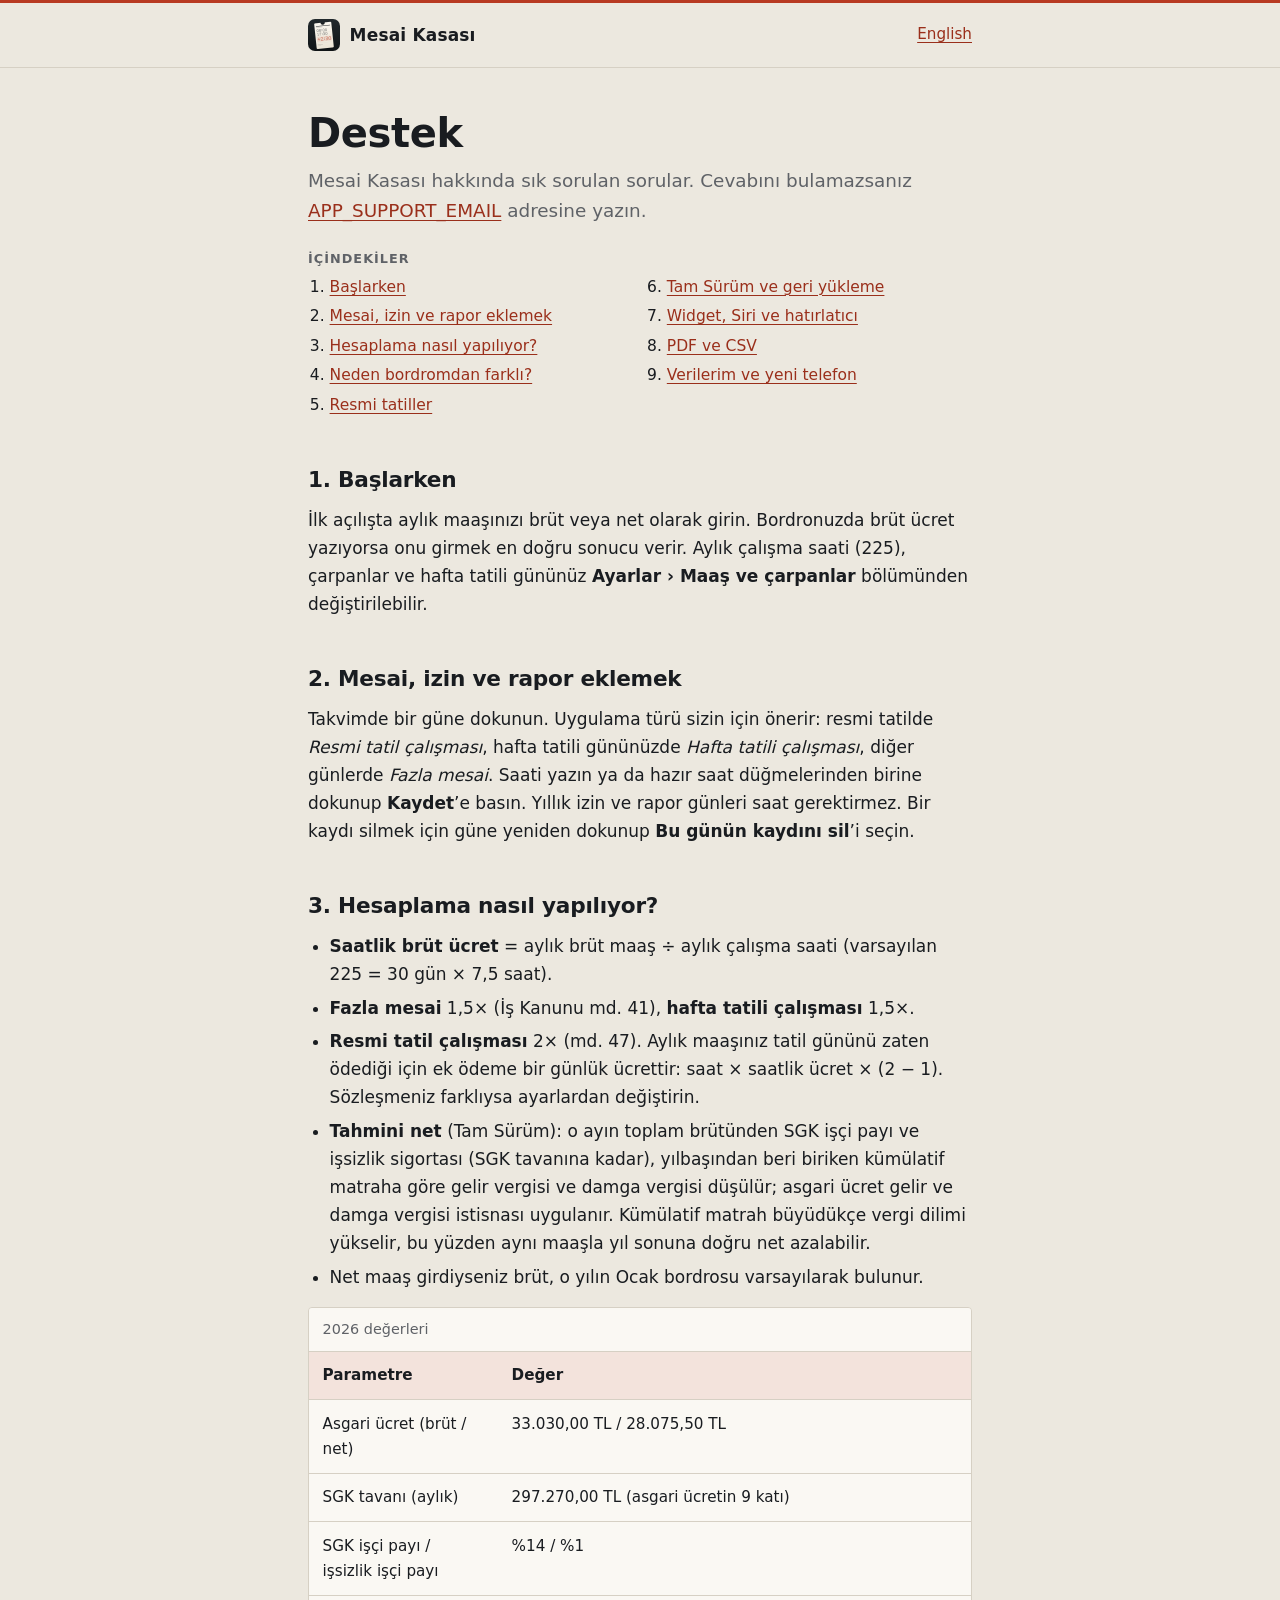
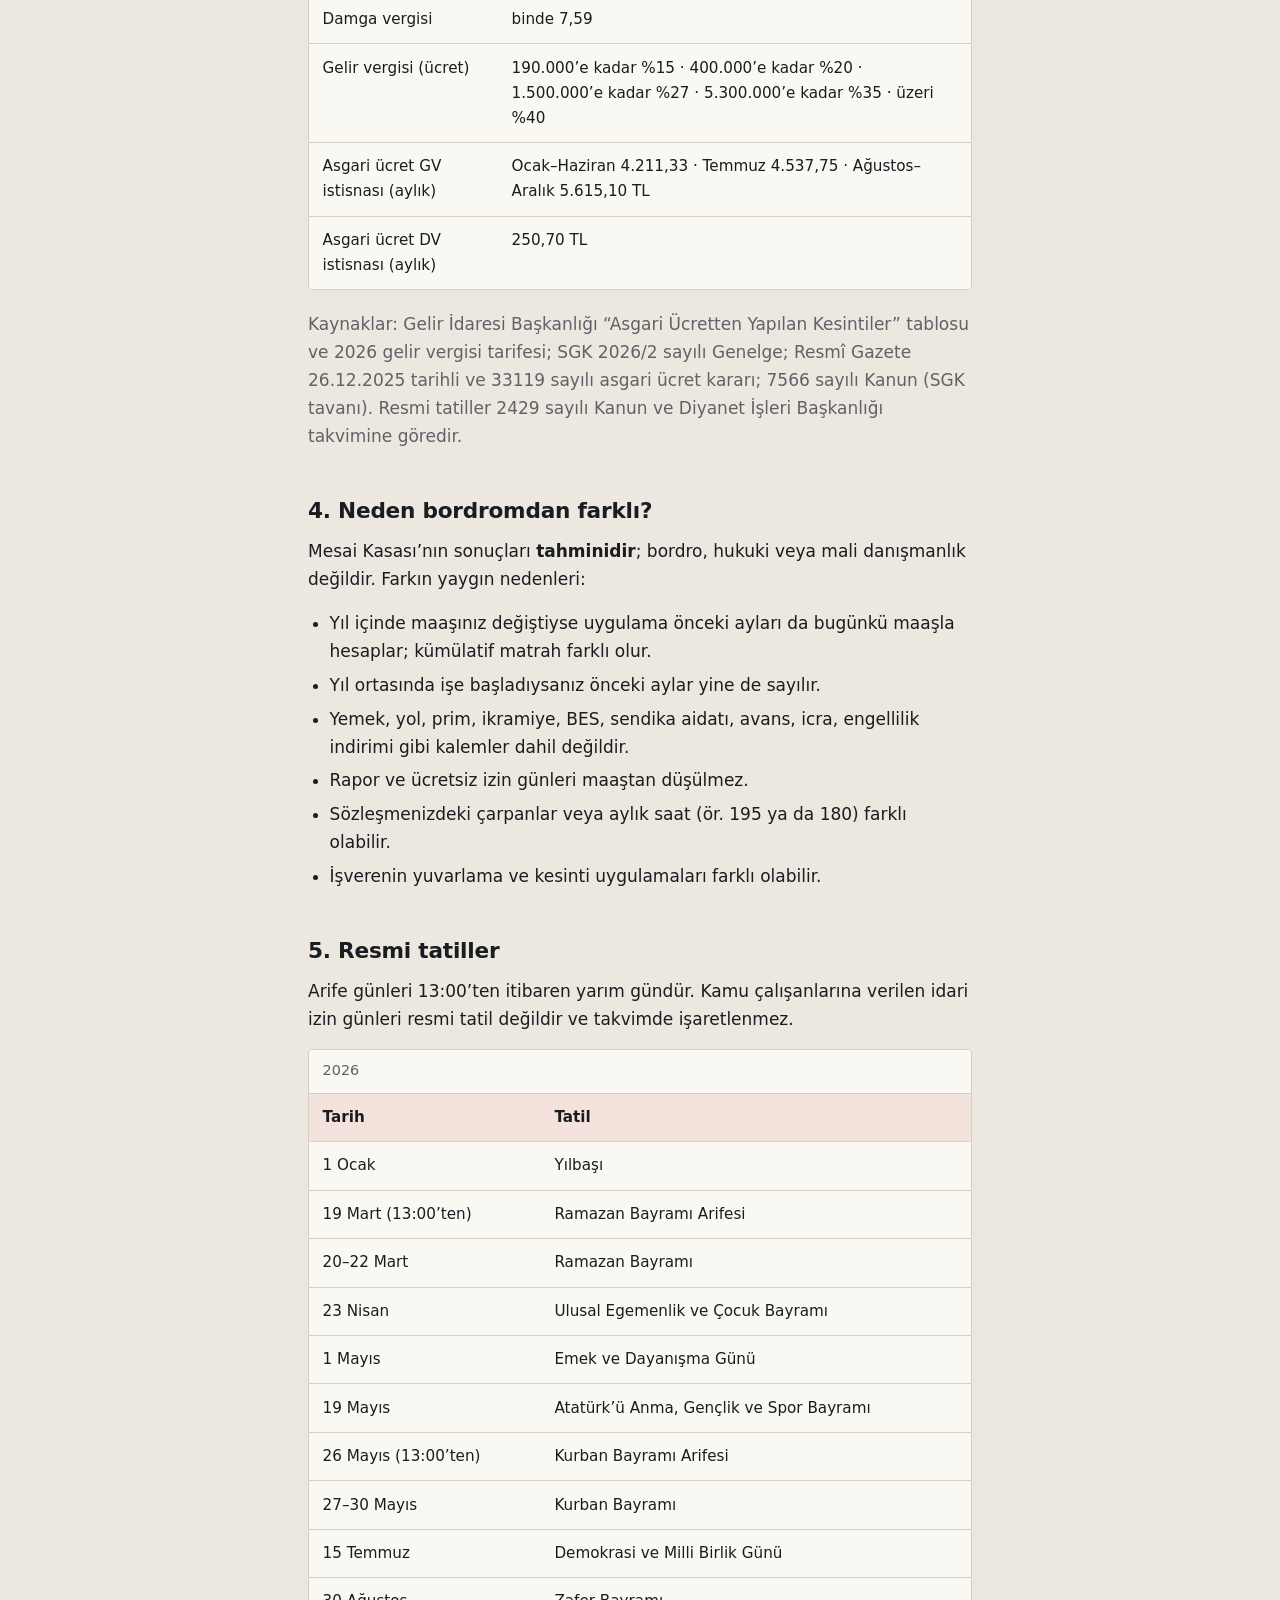
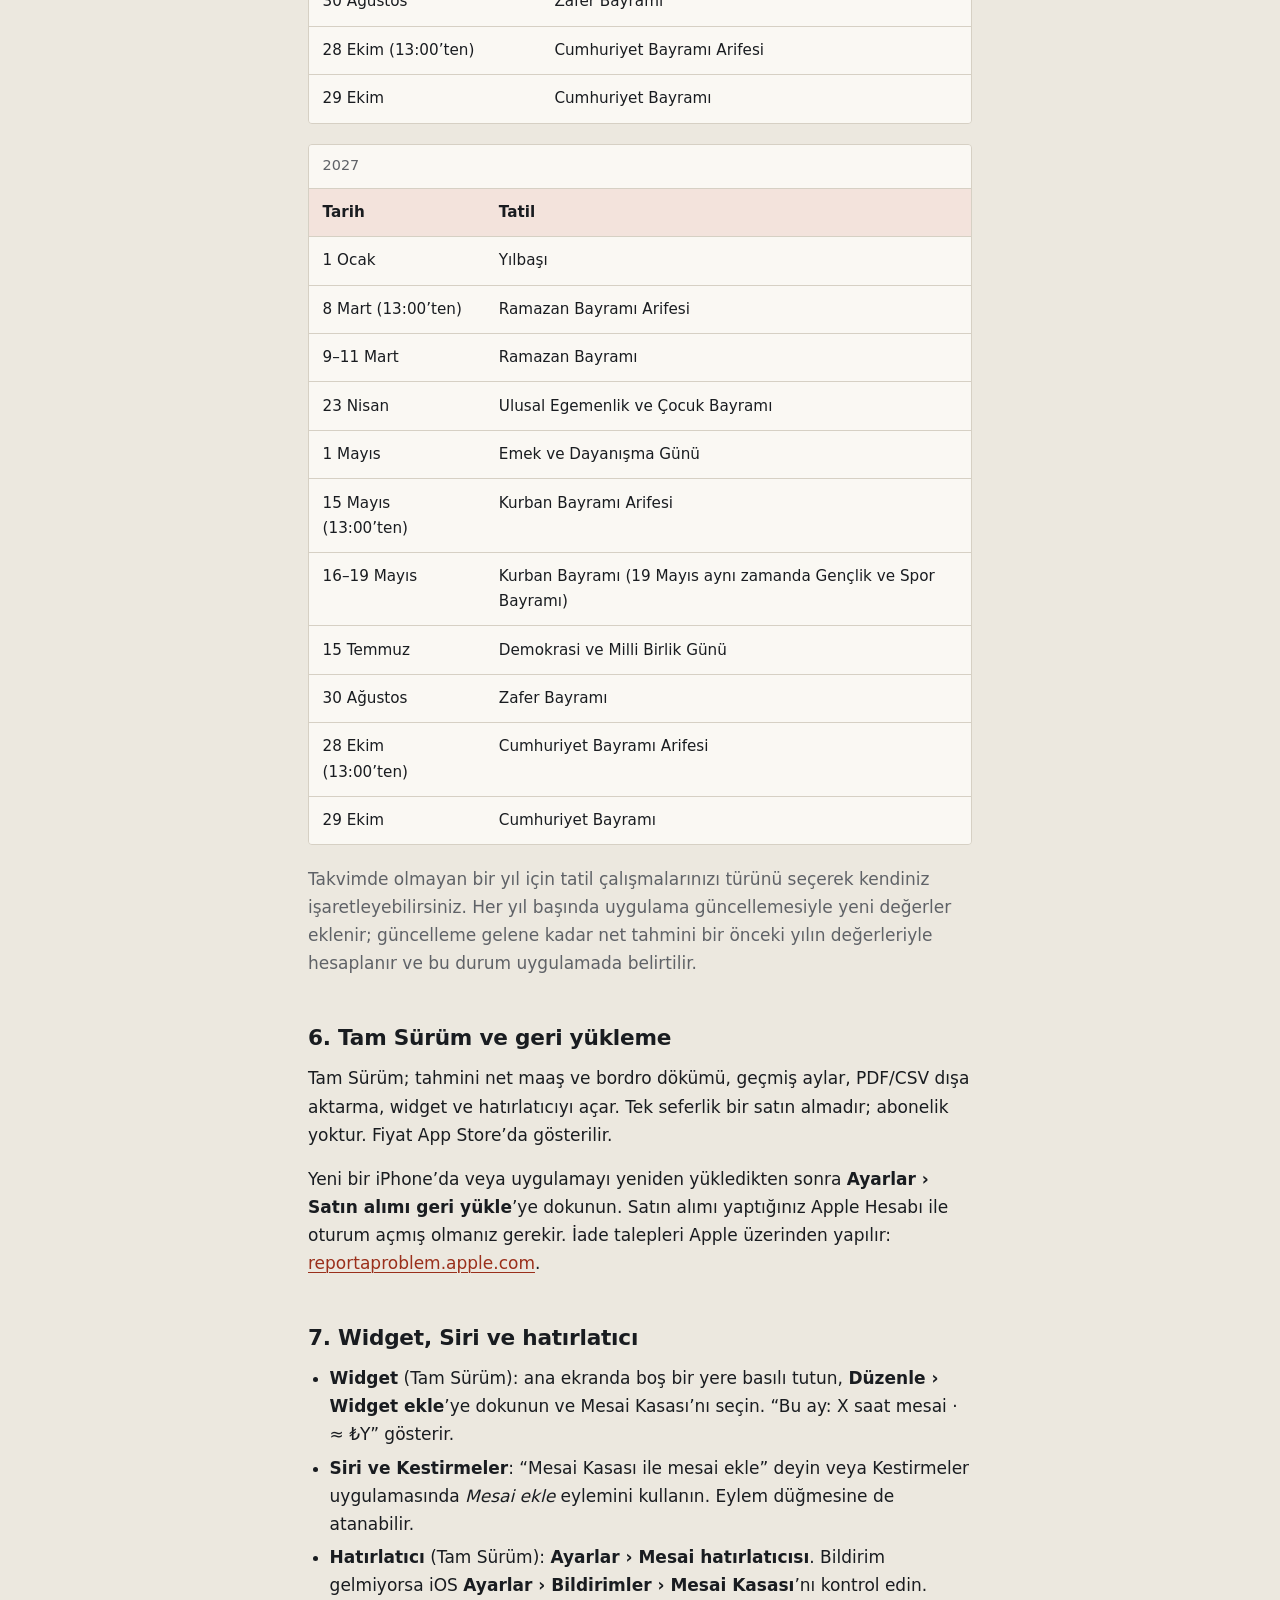
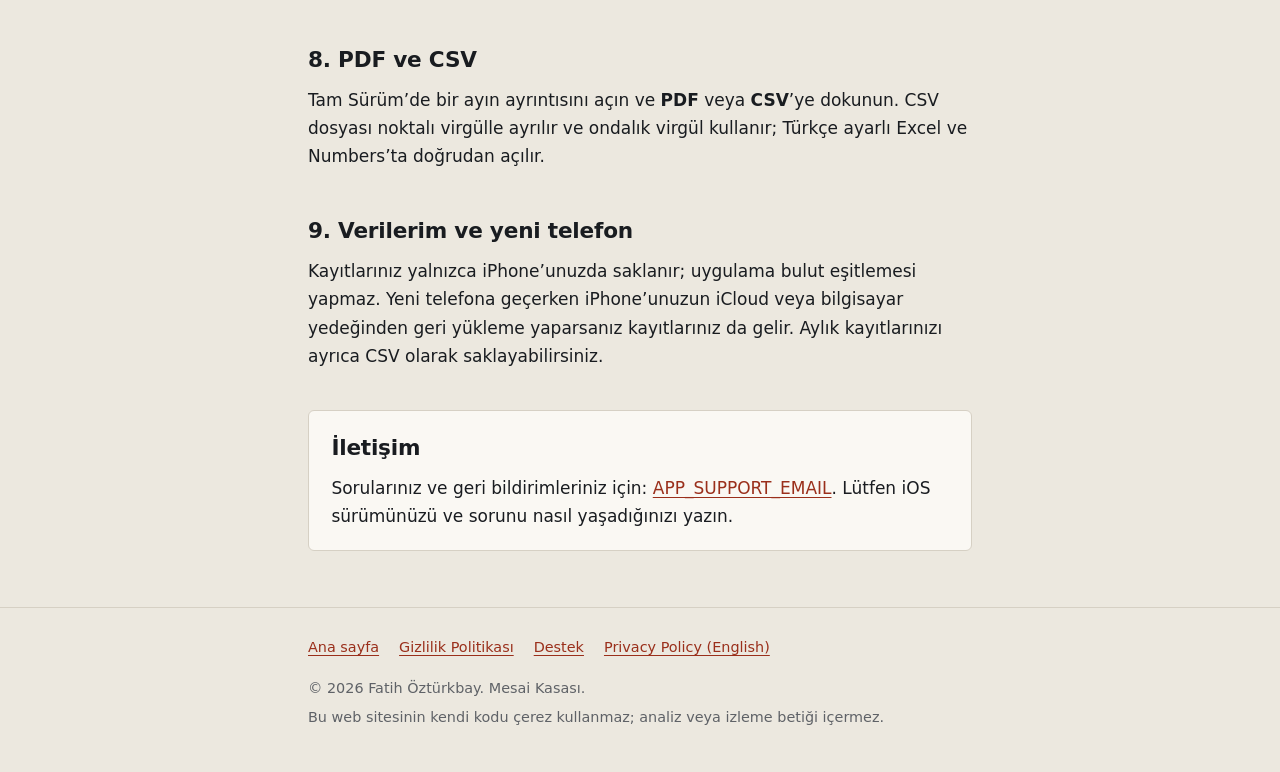
==== destek/index.html @ 8195cae8 "Add Mesai Kasası privacy and support site (Turkish root, English under /en/) Co-Authored-By: Claude " ====
<!doctype html>
<html lang="tr">
<head>
  <meta charset="utf-8">
  <meta name="viewport" content="width=device-width, initial-scale=1">
  <title>Destek — Mesai Kasası</title>
  <meta name="description" content="Mesai Kasası yardım: mesai ekleme, hesaplamanın nasıl yapıldığı, resmi tatiller, Tam Sürüm ve geri yükleme.">
  <link rel="canonical" href="https://ozturkbay.github.io/mesaikasasi-support/destek/">
  <link rel="alternate" hreflang="tr" href="https://ozturkbay.github.io/mesaikasasi-support/destek/">
  <link rel="alternate" hreflang="en" href="https://ozturkbay.github.io/mesaikasasi-support/en/support/">
  <link rel="alternate" hreflang="x-default" href="https://ozturkbay.github.io/mesaikasasi-support/destek/">
  <meta name="theme-color" content="#ECE8DF" media="(prefers-color-scheme: light)">
  <meta name="theme-color" content="#111315" media="(prefers-color-scheme: dark)">
  <link rel="icon" type="image/png" sizes="64x64" href="../assets/images/favicon.png">
  <link rel="apple-touch-icon" href="../assets/images/apple-touch-icon.png">
  <link rel="stylesheet" href="../assets/css/styles.css">
</head>
<body>
  <a class="skip-link" href="#main">İçeriğe geç</a>

  <header class="site-header">
    <div class="container">
      <a class="brand" href="../">
        <img src="../assets/images/icon.png" alt="" width="32" height="32">
        <span>Mesai Kasası</span>
      </a>
      <a class="lang-switch" href="../en/support/" hreflang="en" lang="en">English</a>
    </div>
  </header>

  <main id="main">
    <div class="container">
      <h1>Destek</h1>
      <p class="lead">Mesai Kasası hakkında sık sorulan sorular. Cevabını bulamazsanız <a href="mailto:APP_SUPPORT_EMAIL">APP_SUPPORT_EMAIL</a> adresine yazın.</p>

      <nav class="toc" aria-labelledby="toc-title">
        <h2 id="toc-title">İçindekiler</h2>
        <ol>
          <li><a href="#start">Başlarken</a></li>
          <li><a href="#log">Mesai, izin ve rapor eklemek</a></li>
          <li><a href="#math">Hesaplama nasıl yapılıyor?</a></li>
          <li><a href="#payslip">Neden bordromdan farklı?</a></li>
          <li><a href="#holidays">Resmi tatiller</a></li>
          <li><a href="#full">Tam Sürüm ve geri yükleme</a></li>
          <li><a href="#widget">Widget, Siri ve hatırlatıcı</a></li>
          <li><a href="#export">PDF ve CSV</a></li>
          <li><a href="#data">Verilerim ve yeni telefon</a></li>
        </ol>
      </nav>

      <section aria-labelledby="start">
        <h2 id="start">1. Başlarken</h2>
        <p>İlk açılışta aylık maaşınızı brüt veya net olarak girin. Bordronuzda brüt ücret yazıyorsa onu girmek en doğru sonucu verir. Aylık çalışma saati (225), çarpanlar ve hafta tatili gününüz <span class="path">Ayarlar › Maaş ve çarpanlar</span> bölümünden değiştirilebilir.</p>
      </section>

      <section aria-labelledby="log">
        <h2 id="log">2. Mesai, izin ve rapor eklemek</h2>
        <p>Takvimde bir güne dokunun. Uygulama türü sizin için önerir: resmi tatilde <em>Resmi tatil çalışması</em>, hafta tatili gününüzde <em>Hafta tatili çalışması</em>, diğer günlerde <em>Fazla mesai</em>. Saati yazın ya da hazır saat düğmelerinden birine dokunup <span class="path">Kaydet</span>’e basın. Yıllık izin ve rapor günleri saat gerektirmez. Bir kaydı silmek için güne yeniden dokunup <span class="path">Bu günün kaydını sil</span>’i seçin.</p>
      </section>

      <section aria-labelledby="math">
        <h2 id="math">3. Hesaplama nasıl yapılıyor?</h2>
        <ul>
          <li><strong>Saatlik brüt ücret</strong> = aylık brüt maaş ÷ aylık çalışma saati (varsayılan 225 = 30 gün × 7,5 saat).</li>
          <li><strong>Fazla mesai</strong> 1,5× (İş Kanunu md. 41), <strong>hafta tatili çalışması</strong> 1,5×.</li>
          <li><strong>Resmi tatil çalışması</strong> 2× (md. 47). Aylık maaşınız tatil gününü zaten ödediği için ek ödeme bir günlük ücrettir: saat × saatlik ücret × (2 − 1). Sözleşmeniz farklıysa ayarlardan değiştirin.</li>
          <li><strong>Tahmini net</strong> (Tam Sürüm): o ayın toplam brütünden SGK işçi payı ve işsizlik sigortası (SGK tavanına kadar), yılbaşından beri biriken kümülatif matraha göre gelir vergisi ve damga vergisi düşülür; asgari ücret gelir ve damga vergisi istisnası uygulanır. Kümülatif matrah büyüdükçe vergi dilimi yükselir, bu yüzden aynı maaşla yıl sonuna doğru net azalabilir.</li>
          <li>Net maaş girdiyseniz brüt, o yılın Ocak bordrosu varsayılarak bulunur.</li>
        </ul>
        <div class="table-wrap">
          <table>
            <caption>2026 değerleri</caption>
            <thead><tr><th scope="col">Parametre</th><th scope="col">Değer</th></tr></thead>
            <tbody>
              <tr><td>Asgari ücret (brüt / net)</td><td>33.030,00 TL / 28.075,50 TL</td></tr>
              <tr><td>SGK tavanı (aylık)</td><td>297.270,00 TL (asgari ücretin 9 katı)</td></tr>
              <tr><td>SGK işçi payı / işsizlik işçi payı</td><td>%14 / %1</td></tr>
              <tr><td>Damga vergisi</td><td>binde 7,59</td></tr>
              <tr><td>Gelir vergisi (ücret)</td><td>190.000’e kadar %15 · 400.000’e kadar %20 · 1.500.000’e kadar %27 · 5.300.000’e kadar %35 · üzeri %40</td></tr>
              <tr><td>Asgari ücret GV istisnası (aylık)</td><td>Ocak–Haziran 4.211,33 · Temmuz 4.537,75 · Ağustos–Aralık 5.615,10 TL</td></tr>
              <tr><td>Asgari ücret DV istisnası (aylık)</td><td>250,70 TL</td></tr>
            </tbody>
          </table>
        </div>
        <p class="muted">Kaynaklar: Gelir İdaresi Başkanlığı “Asgari Ücretten Yapılan Kesintiler” tablosu ve 2026 gelir vergisi tarifesi; SGK 2026/2 sayılı Genelge; Resmî Gazete 26.12.2025 tarihli ve 33119 sayılı asgari ücret kararı; 7566 sayılı Kanun (SGK tavanı). Resmi tatiller 2429 sayılı Kanun ve Diyanet İşleri Başkanlığı takvimine göredir.</p>
      </section>

      <section aria-labelledby="payslip">
        <h2 id="payslip">4. Neden bordromdan farklı?</h2>
        <p>Mesai Kasası’nın sonuçları <strong>tahminidir</strong>; bordro, hukuki veya mali danışmanlık değildir. Farkın yaygın nedenleri:</p>
        <ul>
          <li>Yıl içinde maaşınız değiştiyse uygulama önceki ayları da bugünkü maaşla hesaplar; kümülatif matrah farklı olur.</li>
          <li>Yıl ortasında işe başladıysanız önceki aylar yine de sayılır.</li>
          <li>Yemek, yol, prim, ikramiye, BES, sendika aidatı, avans, icra, engellilik indirimi gibi kalemler dahil değildir.</li>
          <li>Rapor ve ücretsiz izin günleri maaştan düşülmez.</li>
          <li>Sözleşmenizdeki çarpanlar veya aylık saat (ör. 195 ya da 180) farklı olabilir.</li>
          <li>İşverenin yuvarlama ve kesinti uygulamaları farklı olabilir.</li>
        </ul>
      </section>

      <section aria-labelledby="holidays">
        <h2 id="holidays">5. Resmi tatiller</h2>
        <p>Arife günleri 13:00’ten itibaren yarım gündür. Kamu çalışanlarına verilen idari izin günleri resmi tatil değildir ve takvimde işaretlenmez.</p>
        <div class="table-wrap">
          <table>
            <caption>2026</caption>
            <thead><tr><th scope="col">Tarih</th><th scope="col">Tatil</th></tr></thead>
            <tbody>
              <tr><td>1 Ocak</td><td>Yılbaşı</td></tr>
              <tr><td>19 Mart (13:00’ten)</td><td>Ramazan Bayramı Arifesi</td></tr>
              <tr><td>20–22 Mart</td><td>Ramazan Bayramı</td></tr>
              <tr><td>23 Nisan</td><td>Ulusal Egemenlik ve Çocuk Bayramı</td></tr>
              <tr><td>1 Mayıs</td><td>Emek ve Dayanışma Günü</td></tr>
              <tr><td>19 Mayıs</td><td>Atatürk’ü Anma, Gençlik ve Spor Bayramı</td></tr>
              <tr><td>26 Mayıs (13:00’ten)</td><td>Kurban Bayramı Arifesi</td></tr>
              <tr><td>27–30 Mayıs</td><td>Kurban Bayramı</td></tr>
              <tr><td>15 Temmuz</td><td>Demokrasi ve Milli Birlik Günü</td></tr>
              <tr><td>30 Ağustos</td><td>Zafer Bayramı</td></tr>
              <tr><td>28 Ekim (13:00’ten)</td><td>Cumhuriyet Bayramı Arifesi</td></tr>
              <tr><td>29 Ekim</td><td>Cumhuriyet Bayramı</td></tr>
            </tbody>
          </table>
        </div>
        <div class="table-wrap">
          <table>
            <caption>2027</caption>
            <thead><tr><th scope="col">Tarih</th><th scope="col">Tatil</th></tr></thead>
            <tbody>
              <tr><td>1 Ocak</td><td>Yılbaşı</td></tr>
              <tr><td>8 Mart (13:00’ten)</td><td>Ramazan Bayramı Arifesi</td></tr>
              <tr><td>9–11 Mart</td><td>Ramazan Bayramı</td></tr>
              <tr><td>23 Nisan</td><td>Ulusal Egemenlik ve Çocuk Bayramı</td></tr>
              <tr><td>1 Mayıs</td><td>Emek ve Dayanışma Günü</td></tr>
              <tr><td>15 Mayıs (13:00’ten)</td><td>Kurban Bayramı Arifesi</td></tr>
              <tr><td>16–19 Mayıs</td><td>Kurban Bayramı (19 Mayıs aynı zamanda Gençlik ve Spor Bayramı)</td></tr>
              <tr><td>15 Temmuz</td><td>Demokrasi ve Milli Birlik Günü</td></tr>
              <tr><td>30 Ağustos</td><td>Zafer Bayramı</td></tr>
              <tr><td>28 Ekim (13:00’ten)</td><td>Cumhuriyet Bayramı Arifesi</td></tr>
              <tr><td>29 Ekim</td><td>Cumhuriyet Bayramı</td></tr>
            </tbody>
          </table>
        </div>
        <p class="muted">Takvimde olmayan bir yıl için tatil çalışmalarınızı türünü seçerek kendiniz işaretleyebilirsiniz. Her yıl başında uygulama güncellemesiyle yeni değerler eklenir; güncelleme gelene kadar net tahmini bir önceki yılın değerleriyle hesaplanır ve bu durum uygulamada belirtilir.</p>
      </section>

      <section aria-labelledby="full">
        <h2 id="full">6. Tam Sürüm ve geri yükleme</h2>
        <p>Tam Sürüm; tahmini net maaş ve bordro dökümü, geçmiş aylar, PDF/CSV dışa aktarma, widget ve hatırlatıcıyı açar. Tek seferlik bir satın almadır; abonelik yoktur. Fiyat App Store’da gösterilir.</p>
        <p>Yeni bir iPhone’da veya uygulamayı yeniden yükledikten sonra <span class="path">Ayarlar › Satın alımı geri yükle</span>’ye dokunun. Satın alımı yaptığınız Apple Hesabı ile oturum açmış olmanız gerekir. İade talepleri Apple üzerinden yapılır: <a href="https://reportaproblem.apple.com">reportaproblem.apple.com</a>.</p>
      </section>

      <section aria-labelledby="widget">
        <h2 id="widget">7. Widget, Siri ve hatırlatıcı</h2>
        <ul>
          <li><strong>Widget</strong> (Tam Sürüm): ana ekranda boş bir yere basılı tutun, <span class="path">Düzenle › Widget ekle</span>’ye dokunun ve Mesai Kasası’nı seçin. “Bu ay: X saat mesai · ≈ ₺Y” gösterir.</li>
          <li><strong>Siri ve Kestirmeler</strong>: “Mesai Kasası ile mesai ekle” deyin veya Kestirmeler uygulamasında <em>Mesai ekle</em> eylemini kullanın. Eylem düğmesine de atanabilir.</li>
          <li><strong>Hatırlatıcı</strong> (Tam Sürüm): <span class="path">Ayarlar › Mesai hatırlatıcısı</span>. Bildirim gelmiyorsa iOS <span class="path">Ayarlar › Bildirimler › Mesai Kasası</span>’nı kontrol edin.</li>
        </ul>
      </section>

      <section aria-labelledby="export">
        <h2 id="export">8. PDF ve CSV</h2>
        <p>Tam Sürüm’de bir ayın ayrıntısını açın ve <span class="path">PDF</span> veya <span class="path">CSV</span>’ye dokunun. CSV dosyası noktalı virgülle ayrılır ve ondalık virgül kullanır; Türkçe ayarlı Excel ve Numbers’ta doğrudan açılır.</p>
      </section>

      <section aria-labelledby="data">
        <h2 id="data">9. Verilerim ve yeni telefon</h2>
        <p>Kayıtlarınız yalnızca iPhone’unuzda saklanır; uygulama bulut eşitlemesi yapmaz. Yeni telefona geçerken iPhone’unuzun iCloud veya bilgisayar yedeğinden geri yükleme yaparsanız kayıtlarınız da gelir. Aylık kayıtlarınızı ayrıca CSV olarak saklayabilirsiniz.</p>
      </section>

      <section class="card contact" aria-labelledby="contact-title">
        <h2 id="contact-title">İletişim</h2>
        <p>Sorularınız ve geri bildirimleriniz için: <a href="mailto:APP_SUPPORT_EMAIL">APP_SUPPORT_EMAIL</a>. Lütfen iOS sürümünüzü ve sorunu nasıl yaşadığınızı yazın.</p>
      </section>
    </div>
  </main>

  <footer class="site-footer">
    <div class="container">
      <nav aria-label="Alt bilgi">
        <ul>
          <li><a href="../">Ana sayfa</a></li>
          <li><a href="../gizlilik/">Gizlilik Politikası</a></li>
          <li><a href="../destek/">Destek</a></li>
          <li><a href="../en/privacy/" hreflang="en" lang="en">Privacy Policy (English)</a></li>
        </ul>
      </nav>
      <p>&copy; 2026 Fatih Öztürkbay. Mesai Kasası.</p>
      <p>Bu web sitesinin kendi kodu çerez kullanmaz; analiz veya izleme betiği içermez.</p>
    </div>
  </footer>
</body>
</html>
---- assets/css/styles.css ----
/* Mesai Kasası — support site
   Plain CSS, system fonts, no external resources.
   Time-card paper and carbon ink; stamp red is the accent for rules,
   links and highlights. Dark appearance follows prefers-color-scheme. */

:root {
  /* Brand */
  --stamp: #b83a22;
  --paper: #ece8df;
  --ink: #191c20;

  /* Roles (light) */
  --bg: var(--paper);
  --surface: #faf8f3;
  --text: var(--ink);
  --text-muted: #5f6267;
  --border: #d6d0c4;
  --rule-strong: #b2aa9b;
  --accent: var(--stamp);
  --accent-strong: #9a2f1b;
  --accent-soft: #f3e3dc;
  --focus: var(--stamp);

  --radius: 6px;
  --radius-sm: 4px;
  --measure: 44rem;
  --gutter: 1.25rem;

  --font: -apple-system, BlinkMacSystemFont, "Segoe UI", system-ui, Roboto,
    "Helvetica Neue", Arial, sans-serif;

  color-scheme: light dark;
}

@media (prefers-color-scheme: dark) {
  :root {
    --bg: #111315;
    --surface: #1a1d20;
    --text: #edeae3;
    --text-muted: #9ea2a7;
    --border: #2a2e33;
    --rule-strong: #4a4f55;
    --accent: #e5664b;
    --accent-strong: #ef8a73;
    --accent-soft: #2a1a16;
    --focus: #e5664b;
  }
}

*,
*::before,
*::after {
  box-sizing: border-box;
}

html {
  -webkit-text-size-adjust: 100%;
  text-size-adjust: 100%;
}

body {
  margin: 0;
  background: var(--bg);
  color: var(--text);
  font-family: var(--font);
  font-size: 1.0625rem;
  line-height: 1.65;
  overflow-wrap: break-word;
}

img {
  max-width: 100%;
  height: auto;
  display: block;
}

/* Links & focus */

a {
  color: var(--accent-strong);
  text-decoration: underline;
  text-decoration-thickness: 1px;
  text-underline-offset: 0.18em;
}

a:hover {
  text-decoration-thickness: 2px;
}

:focus-visible {
  outline: 3px solid var(--focus);
  outline-offset: 3px;
  border-radius: 2px;
}

.skip-link {
  position: absolute;
  left: 1rem;
  top: -100px;
  background: var(--surface);
  color: var(--text);
  padding: 0.6rem 1rem;
  border: 1px solid var(--border);
  border-radius: var(--radius-sm);
  z-index: 10;
}

.skip-link:focus {
  top: 1rem;
}

/* Layout */

.container {
  width: 100%;
  max-width: var(--measure);
  margin: 0 auto;
  padding: 0 var(--gutter);
}

.site-header {
  border-top: 3px solid var(--accent);
  border-bottom: 1px solid var(--border);
}

.site-header .container {
  display: flex;
  align-items: center;
  justify-content: space-between;
  gap: 1rem;
  min-height: 4rem;
}

.brand {
  display: inline-flex;
  align-items: center;
  gap: 0.6rem;
  color: var(--text);
  font-weight: 750;
  text-decoration: none;
  letter-spacing: 0.01em;
}

.brand img {
  width: 32px;
  height: 32px;
  border-radius: 7px;
}

.lang-switch {
  font-size: 0.95rem;
  white-space: nowrap;
}

main {
  padding: 2.5rem 0 3.5rem;
}

.site-footer {
  border-top: 1px solid var(--border);
  color: var(--text-muted);
  font-size: 0.9rem;
  padding: 1.75rem 0 2.25rem;
}

.site-footer p {
  margin: 0.35rem 0;
}

.site-footer nav ul {
  list-style: none;
  margin: 0 0 0.75rem;
  padding: 0;
  display: flex;
  flex-wrap: wrap;
  gap: 0.4rem 1.25rem;
}

/* Typography */

h1,
h2,
h3 {
  line-height: 1.25;
  letter-spacing: -0.01em;
  color: var(--text);
}

h1 {
  font-size: clamp(1.9rem, 1.4rem + 2.2vw, 2.5rem);
  font-weight: 800;
  margin: 0 0 0.5rem;
}

h2 {
  font-size: 1.35rem;
  font-weight: 700;
  margin: 2.75rem 0 0.75rem;
  padding-top: 0.25rem;
}

h3 {
  font-size: 1.08rem;
  font-weight: 650;
  margin: 1.75rem 0 0.4rem;
}

p,
ul,
ol {
  margin: 0 0 1rem;
}

ul,
ol {
  padding-left: 1.35rem;
}

li {
  margin-bottom: 0.35rem;
}

strong {
  font-weight: 650;
}

.lead {
  font-size: 1.15rem;
  color: var(--text-muted);
  margin-bottom: 1.25rem;
}

.meta {
  color: var(--text-muted);
  font-size: 0.95rem;
  margin-bottom: 2rem;
}

.muted {
  color: var(--text-muted);
}

.num {
  font-variant-numeric: tabular-nums;
}

code,
kbd {
  font-family: ui-monospace, SFMono-Regular, Menlo, Consolas, monospace;
  font-size: 0.9em;
}

/* Section anchors land below the top edge */
[id] {
  scroll-margin-top: 1.25rem;
}

/* Hero (home) */

.hero {
  text-align: center;
  padding: 1.5rem 0 1rem;
}

.hero img {
  width: 112px;
  height: 112px;
  margin: 0 auto 1.5rem;
  border-radius: 24px;
}

.hero .tagline {
  font-weight: 650;
  margin: 0 0 0.75rem;
}

.hero .lead {
  margin: 0 auto 0.25rem;
  max-width: 30rem;
}

.hero .lead[lang] {
  font-size: 1rem;
}

/* Cards: square planes with thin neutral rules */

.card {
  background: var(--surface);
  border: 1px solid var(--border);
  border-radius: var(--radius);
  padding: 1.25rem 1.4rem;
}

.card > :first-child {
  margin-top: 0;
}

.card > :last-child {
  margin-bottom: 0;
}

.card-grid {
  display: grid;
  grid-template-columns: repeat(2, minmax(0, 1fr));
  gap: 1rem;
  margin: 2.25rem 0;
  padding: 0;
  list-style: none;
}

.card-grid li {
  margin: 0;
}

.link-card {
  display: block;
  height: 100%;
  background: var(--surface);
  border: 1px solid var(--border);
  border-radius: var(--radius);
  padding: 1.15rem 1.3rem;
  color: var(--text);
  text-decoration: none;
  transition: border-color 0.15s ease;
}

.link-card:hover {
  border-color: var(--accent);
}

.link-card .title {
  display: block;
  font-weight: 700;
  font-size: 1.1rem;
  color: var(--text);
}

.link-card:hover .title {
  color: var(--accent-strong);
}

.link-card .desc {
  display: block;
  color: var(--text-muted);
  font-size: 0.95rem;
  margin-top: 0.2rem;
}

.summary {
  background: var(--surface);
  border: 1px solid var(--border);
  border-left: 3px solid var(--accent);
  border-radius: var(--radius-sm);
  margin: 0 0 2rem;
}

.summary h2 {
  margin-top: 0;
  font-size: 1.15rem;
}

.summary ul {
  margin-bottom: 0;
}

.note {
  border-left: 3px solid var(--rule-strong);
  background: var(--surface);
  border-top: 1px solid var(--border);
  border-right: 1px solid var(--border);
  border-bottom: 1px solid var(--border);
  border-radius: var(--radius-sm);
  padding: 0.9rem 1.1rem;
  margin: 1rem 0 1.25rem;
}

.note > :last-child {
  margin-bottom: 0;
}

.contact {
  margin-top: 2.5rem;
}

/* Table of contents */

.toc {
  margin: 0 0 2rem;
}

.card + .toc {
  margin-top: 2rem;
}

.toc h2 {
  font-size: 0.8rem;
  margin: 0 0 0.5rem;
  color: var(--text-muted);
  font-weight: 650;
  text-transform: uppercase;
  letter-spacing: 0.08em;
}

.toc ol,
.toc ul {
  margin: 0;
  columns: 2;
  column-gap: 2rem;
}

.toc li {
  break-inside: avoid;
  margin-bottom: 0.25rem;
  font-size: 0.97rem;
}

/* Data table (privacy) */

.table-wrap {
  overflow-x: auto;
  margin: 0 0 1.25rem;
  border: 1px solid var(--border);
  border-radius: var(--radius-sm);
}

table {
  border-collapse: collapse;
  width: 100%;
  font-size: 0.95rem;
  background: var(--surface);
}

th,
td {
  text-align: left;
  vertical-align: top;
  padding: 0.7rem 0.85rem;
  border-bottom: 1px solid var(--border);
}

tr:last-child td {
  border-bottom: 0;
}

caption {
  caption-side: top;
  text-align: left;
  padding: 0.6rem 0.85rem;
  font-size: 0.9rem;
  color: var(--text-muted);
  background: var(--surface);
  border-bottom: 1px solid var(--border);
}

th {
  font-weight: 650;
  background: var(--accent-soft);
}

/* Support topics */

.path {
  font-weight: 600;
}

/* Small screens */

@media (max-width: 560px) {
  :root {
    --gutter: 1rem;
  }

  body {
    font-size: 1rem;
  }

  main {
    padding-top: 1.75rem;
  }

  .card-grid {
    grid-template-columns: 1fr;
  }

  .toc ol,
  .toc ul {
    columns: 1;
  }

  .brand span {
    font-size: 0.98rem;
  }
}

@media (prefers-reduced-motion: reduce) {
  *,
  *::before,
  *::after {
    transition: none !important;
    animation: none !important;
    scroll-behavior: auto !important;
  }
}

@media print {
  .site-header,
  .site-footer,
  .skip-link,
  .toc {
    display: none;
  }

  body {
    background: #fff;
    color: #000;
  }
}
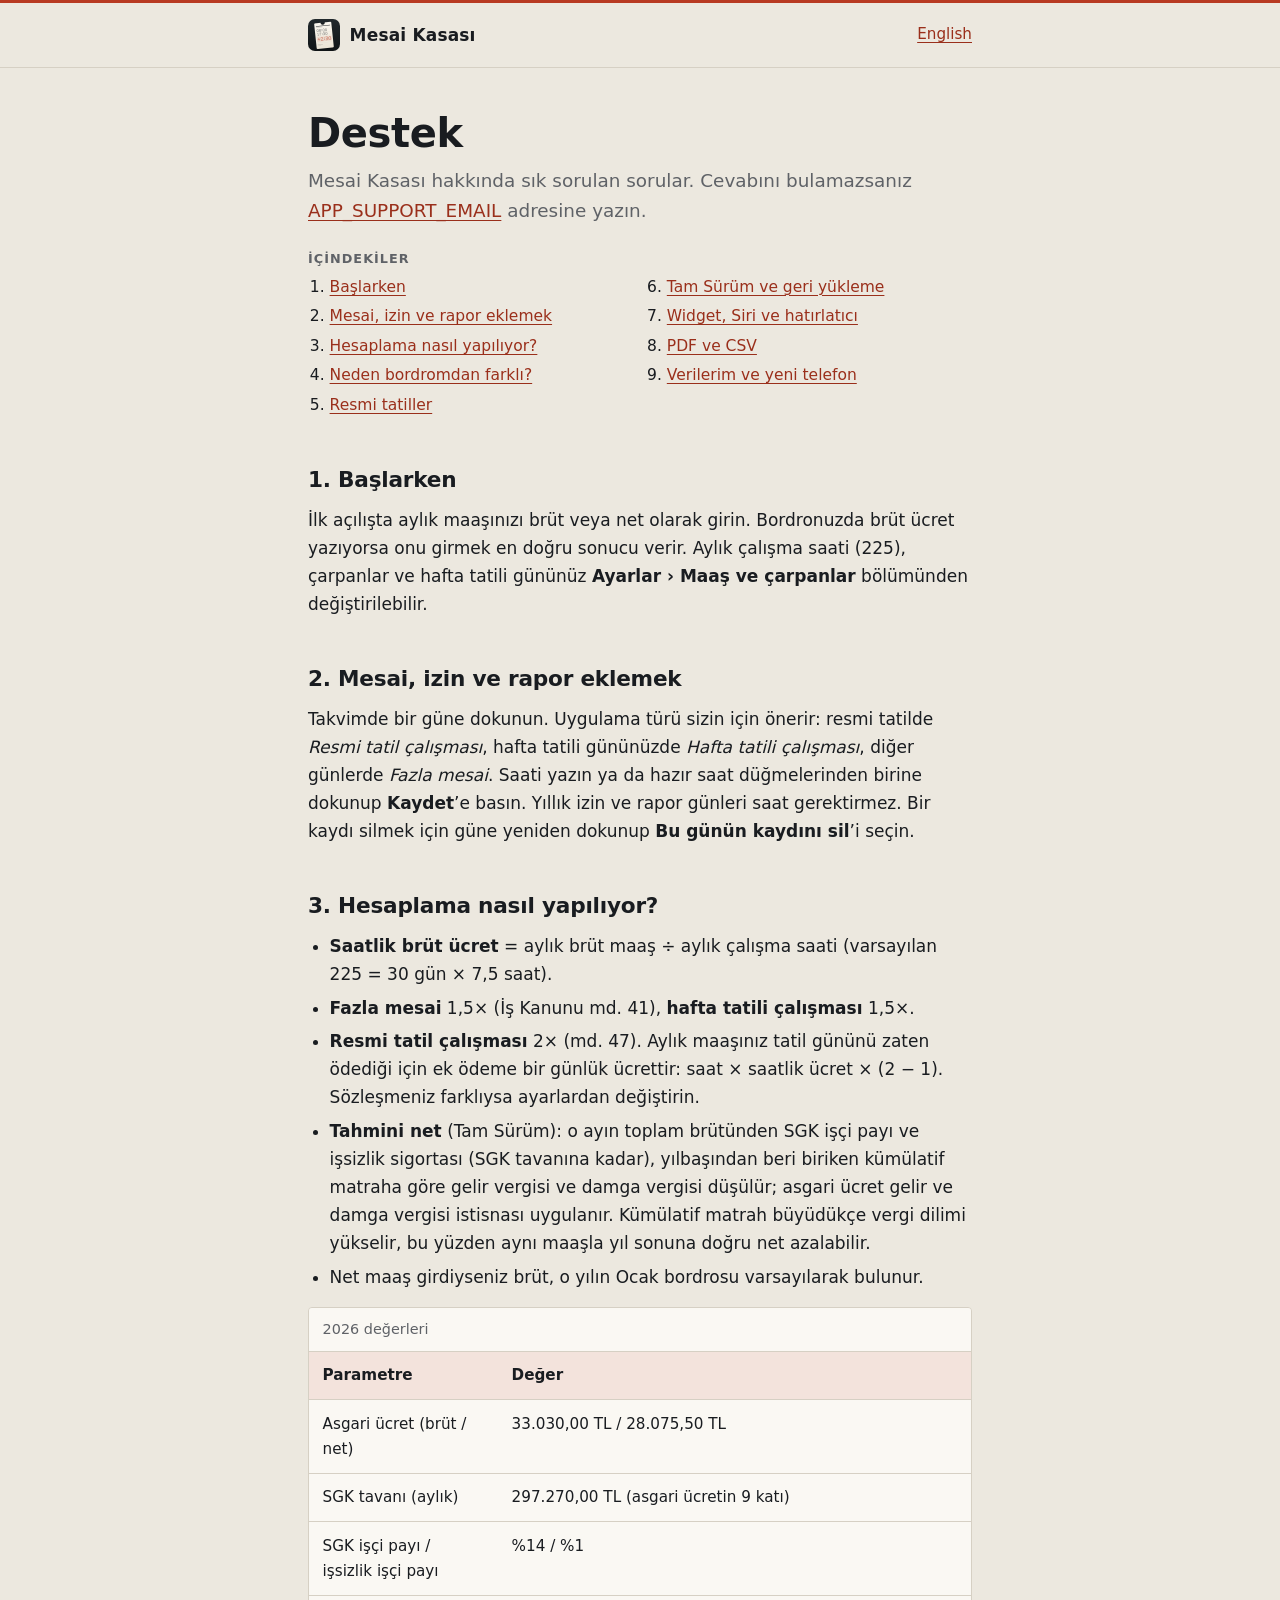
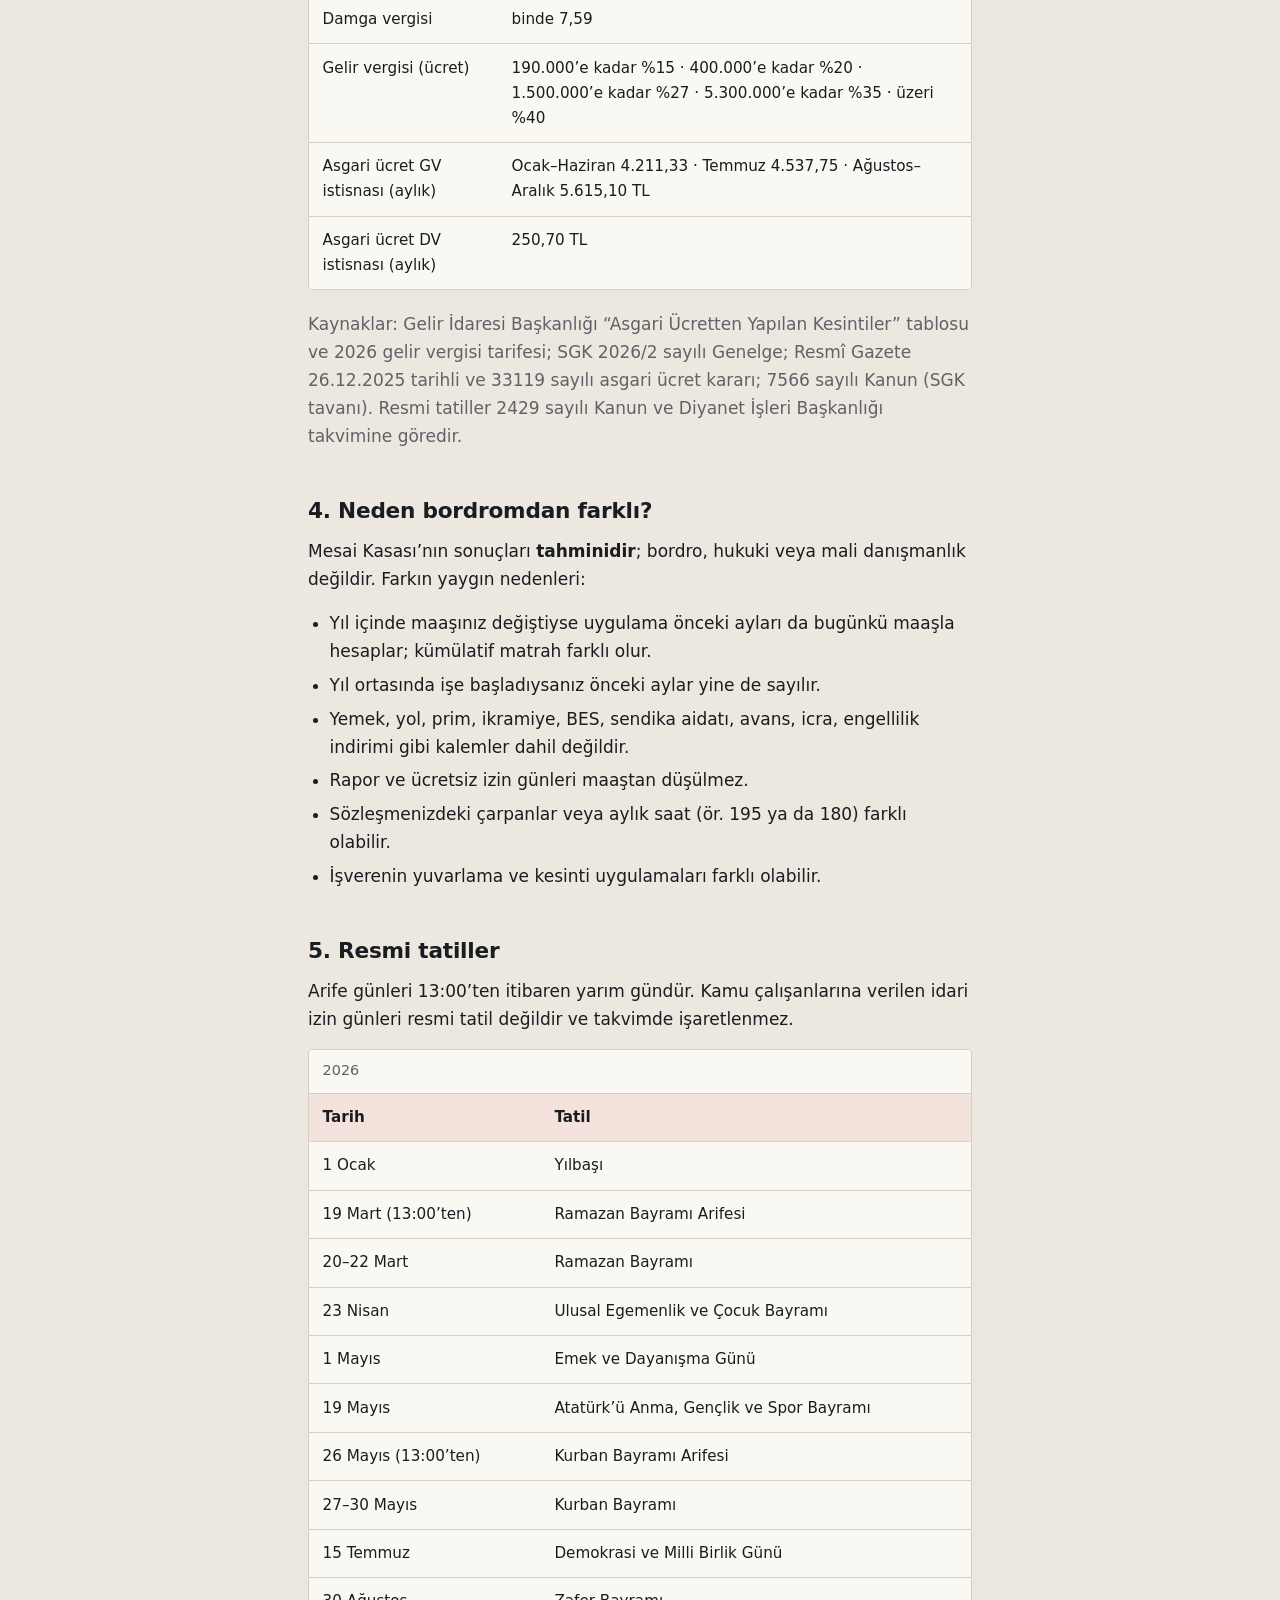
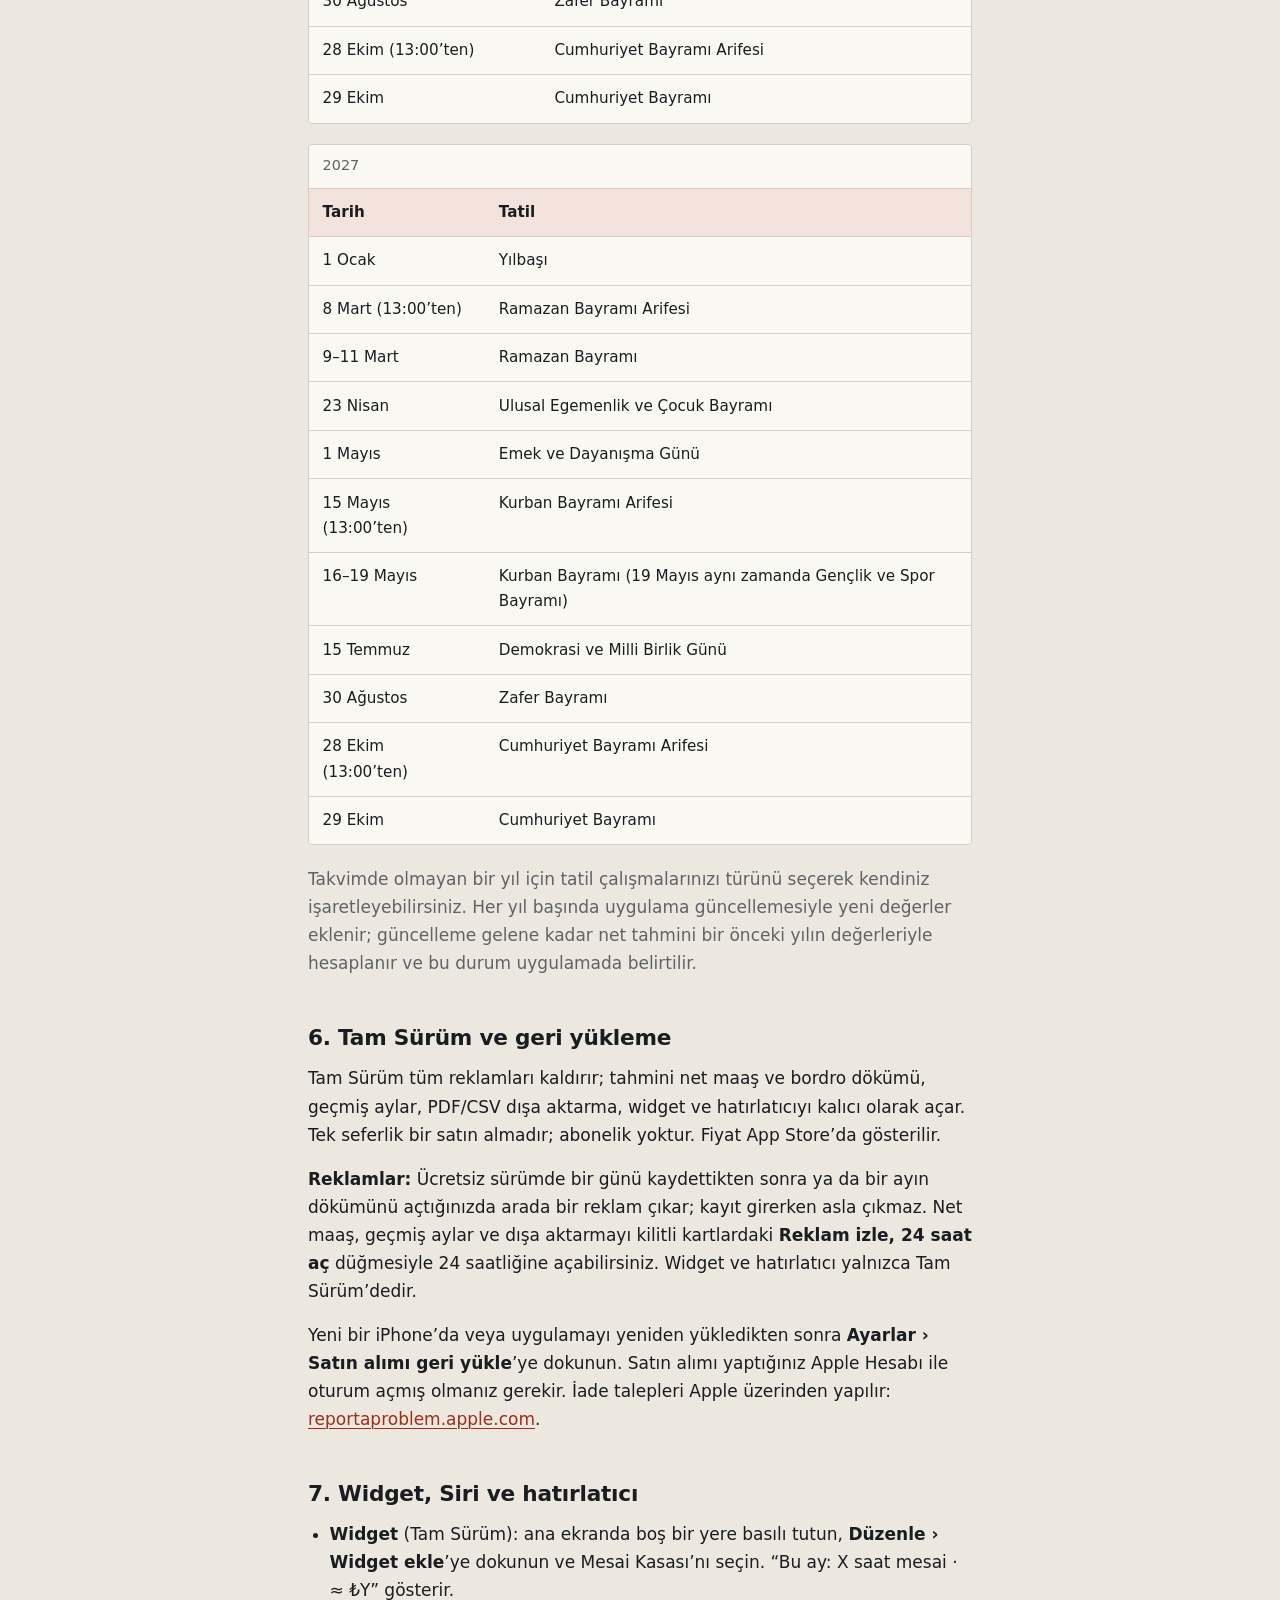
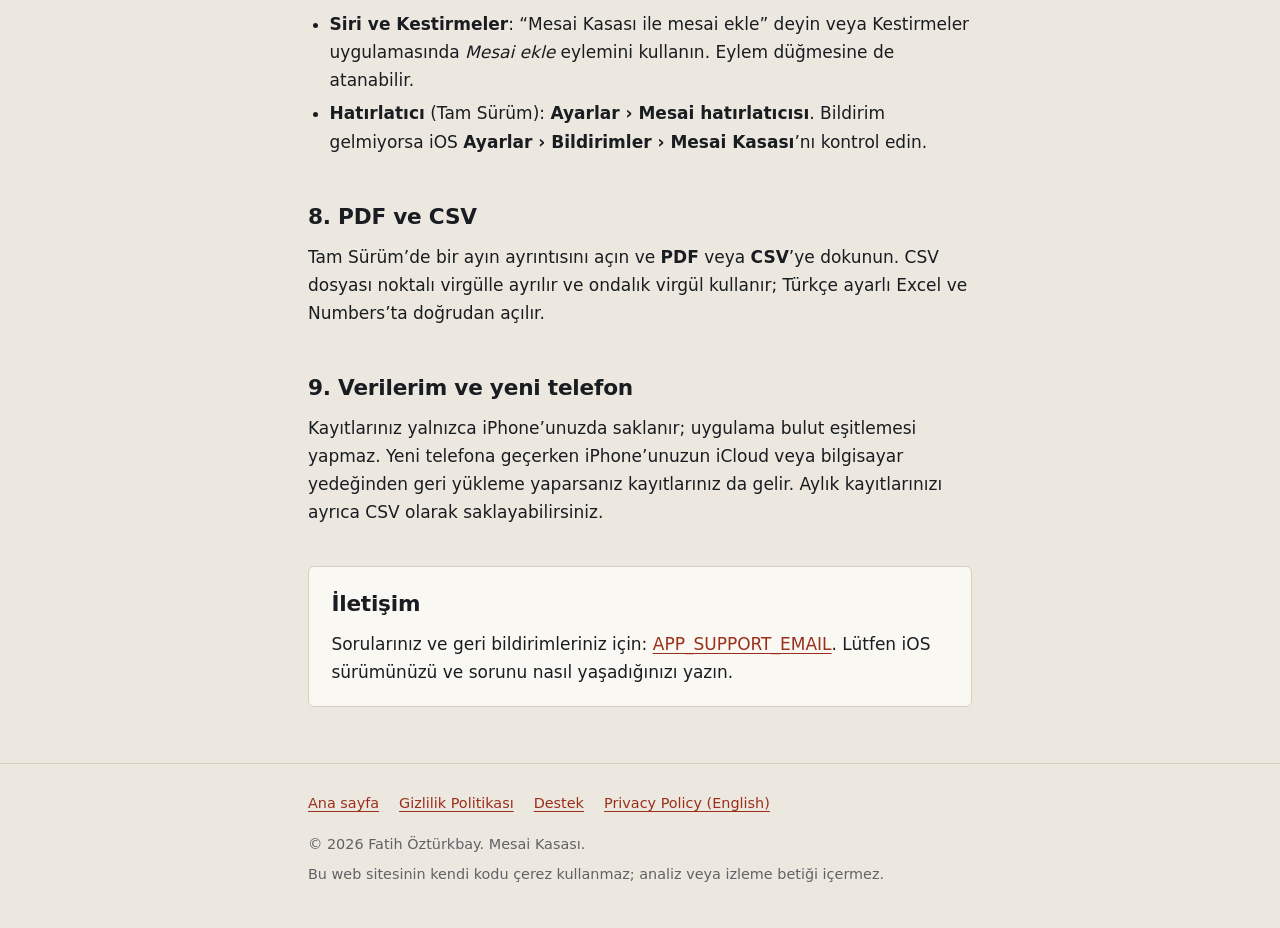
==== commit 4d4514f8: "Describe AdMob ads, UMP consent and ATT in the privacy and support pages The free version now shows " ====
--- a/destek/index.html
+++ b/destek/index.html
@@ -145,7 +145,8 @@
 
       <section aria-labelledby="full">
         <h2 id="full">6. Tam Sürüm ve geri yükleme</h2>
-        <p>Tam Sürüm; tahmini net maaş ve bordro dökümü, geçmiş aylar, PDF/CSV dışa aktarma, widget ve hatırlatıcıyı açar. Tek seferlik bir satın almadır; abonelik yoktur. Fiyat App Store’da gösterilir.</p>
+        <p>Tam Sürüm tüm reklamları kaldırır; tahmini net maaş ve bordro dökümü, geçmiş aylar, PDF/CSV dışa aktarma, widget ve hatırlatıcıyı kalıcı olarak açar. Tek seferlik bir satın almadır; abonelik yoktur. Fiyat App Store’da gösterilir.</p>
+        <p><strong>Reklamlar:</strong> Ücretsiz sürümde bir günü kaydettikten sonra ya da bir ayın dökümünü açtığınızda arada bir reklam çıkar; kayıt girerken asla çıkmaz. Net maaş, geçmiş aylar ve dışa aktarmayı kilitli kartlardaki <span class="path">Reklam izle, 24 saat aç</span> düğmesiyle 24 saatliğine açabilirsiniz. Widget ve hatırlatıcı yalnızca Tam Sürüm’dedir.</p>
         <p>Yeni bir iPhone’da veya uygulamayı yeniden yükledikten sonra <span class="path">Ayarlar › Satın alımı geri yükle</span>’ye dokunun. Satın alımı yaptığınız Apple Hesabı ile oturum açmış olmanız gerekir. İade talepleri Apple üzerinden yapılır: <a href="https://reportaproblem.apple.com">reportaproblem.apple.com</a>.</p>
       </section>
 
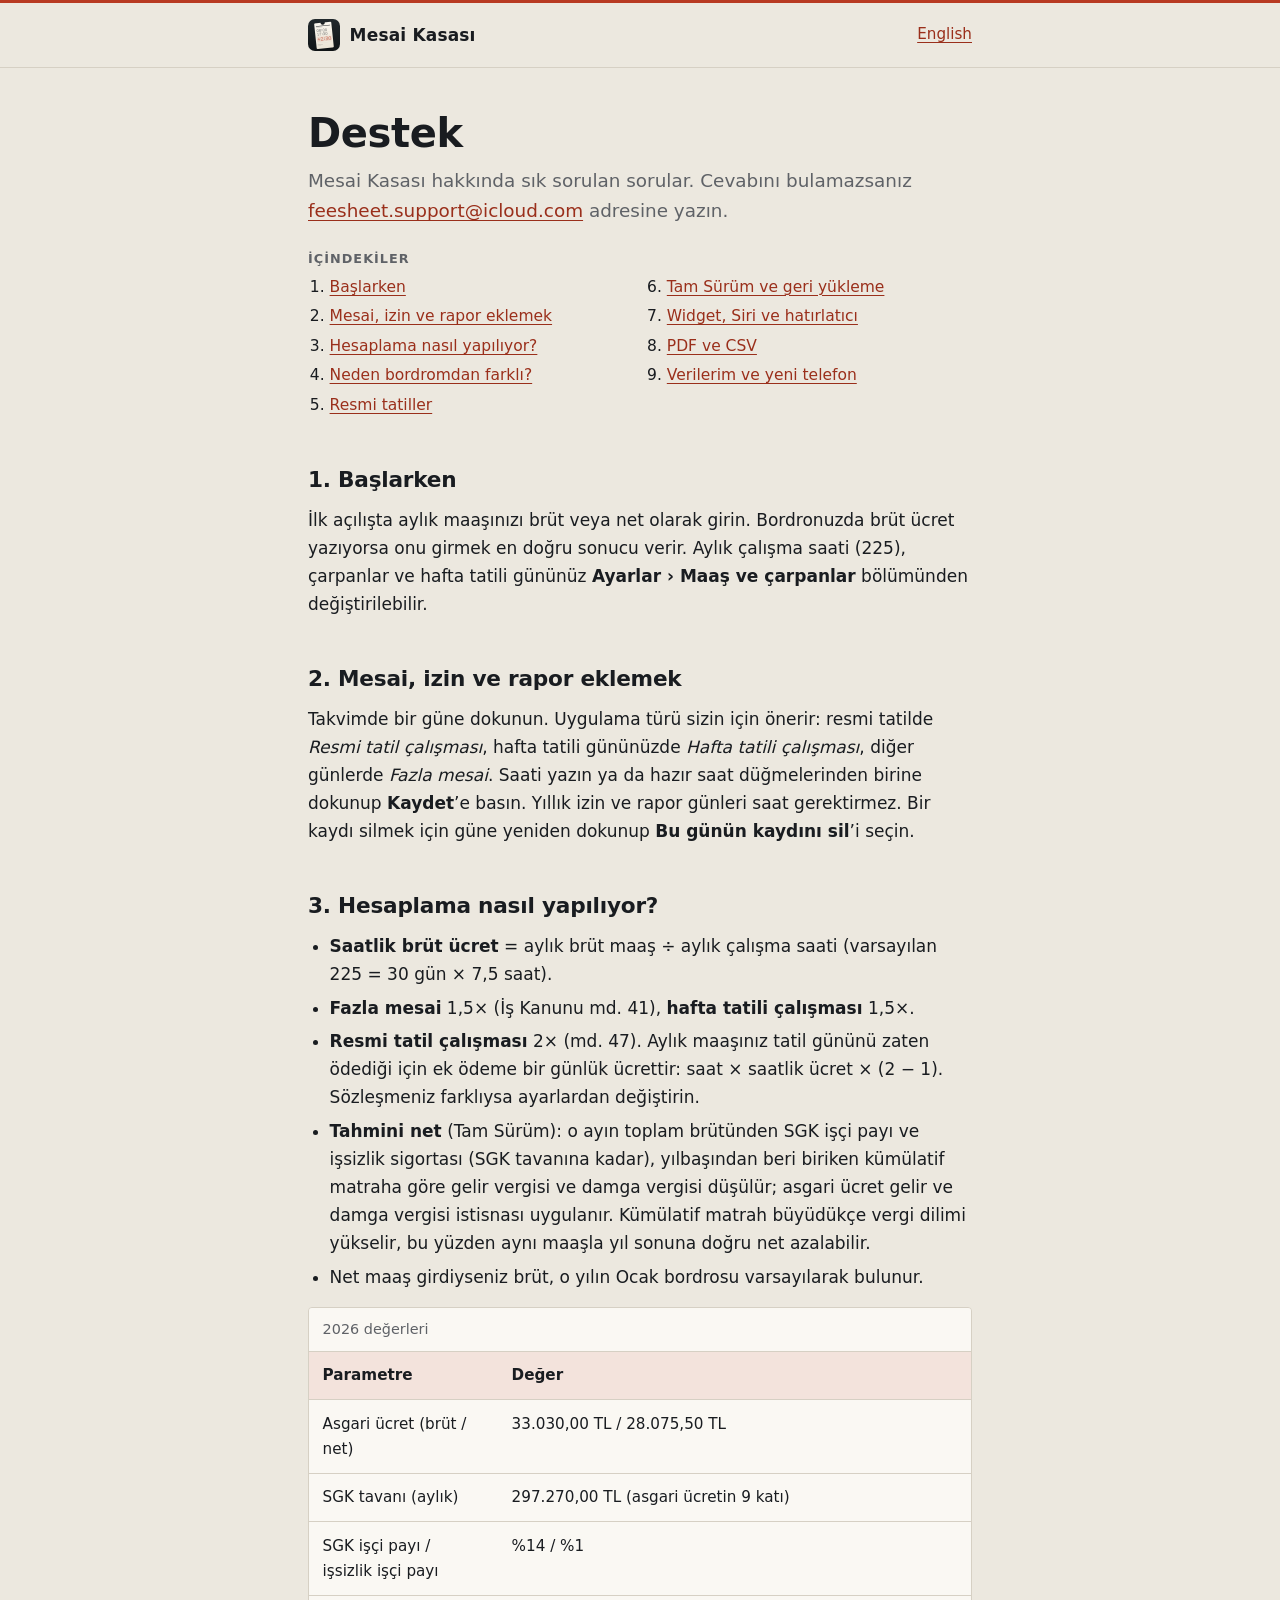
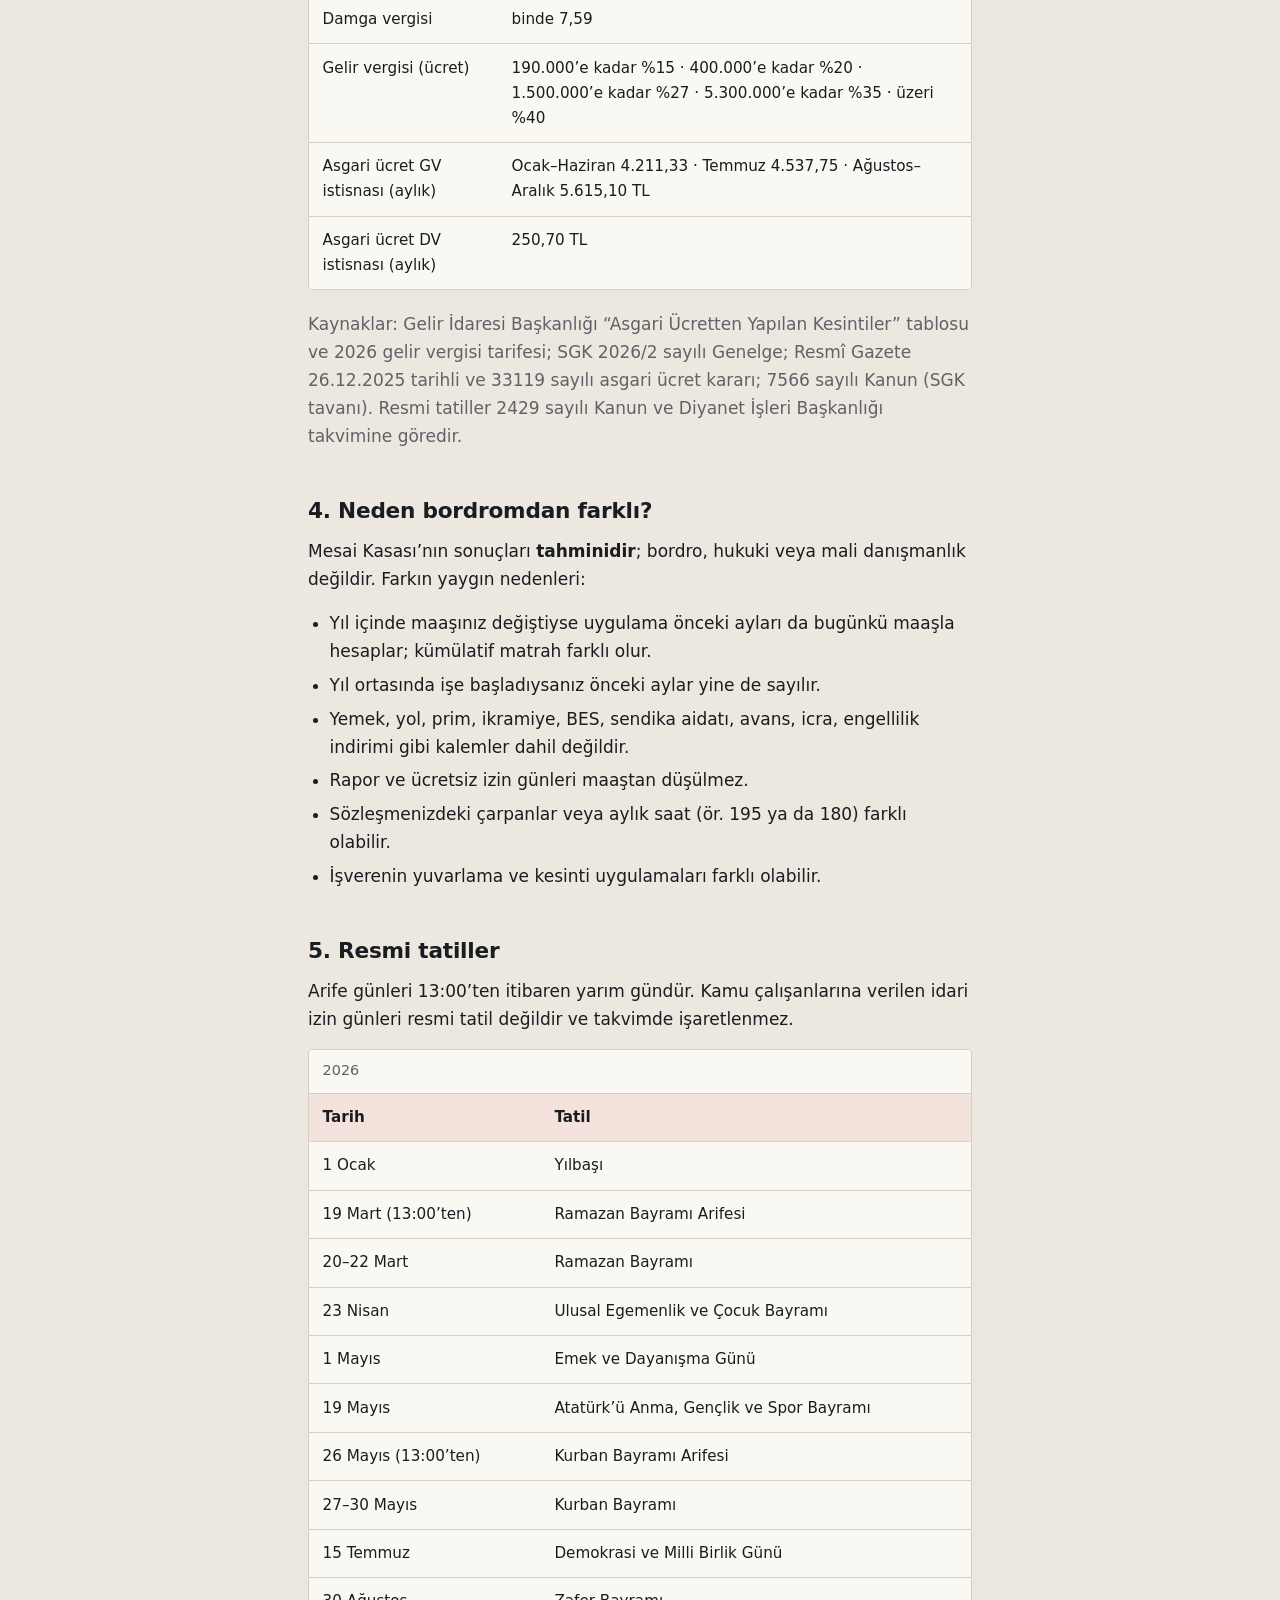
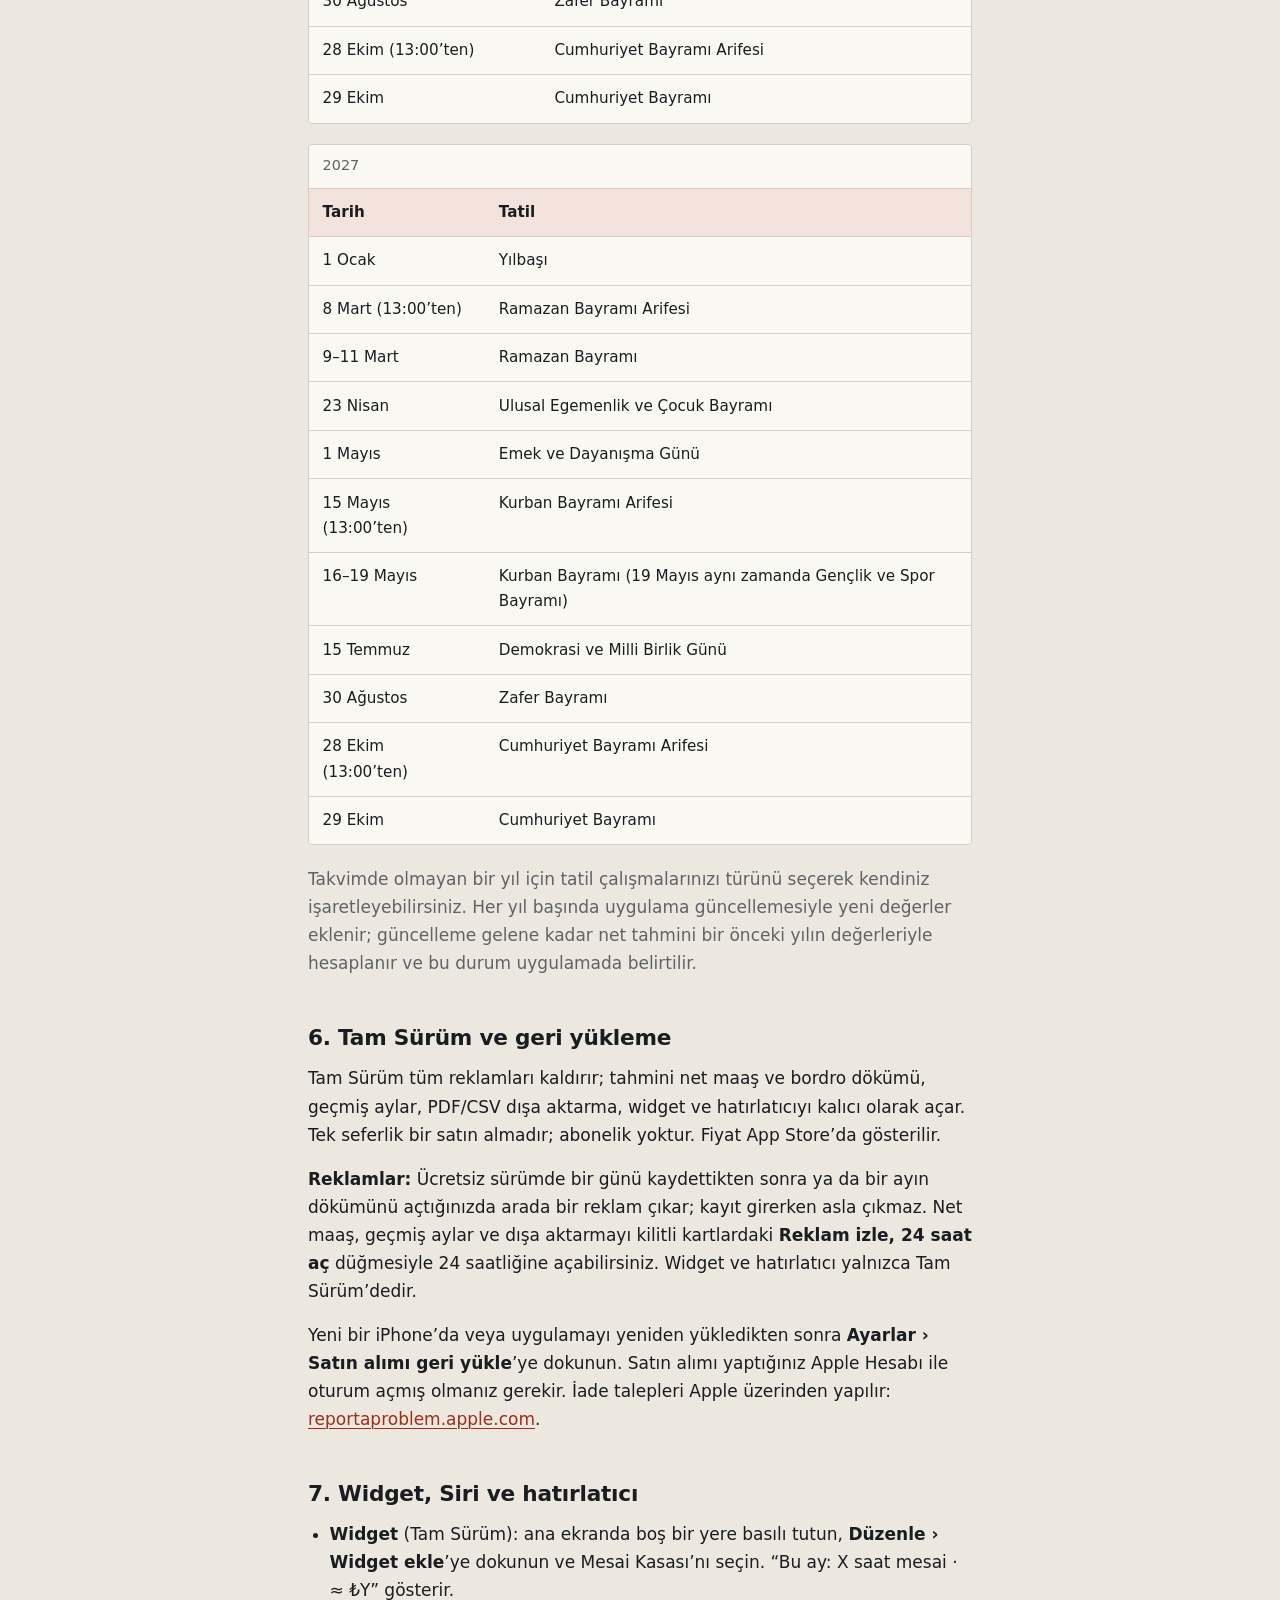
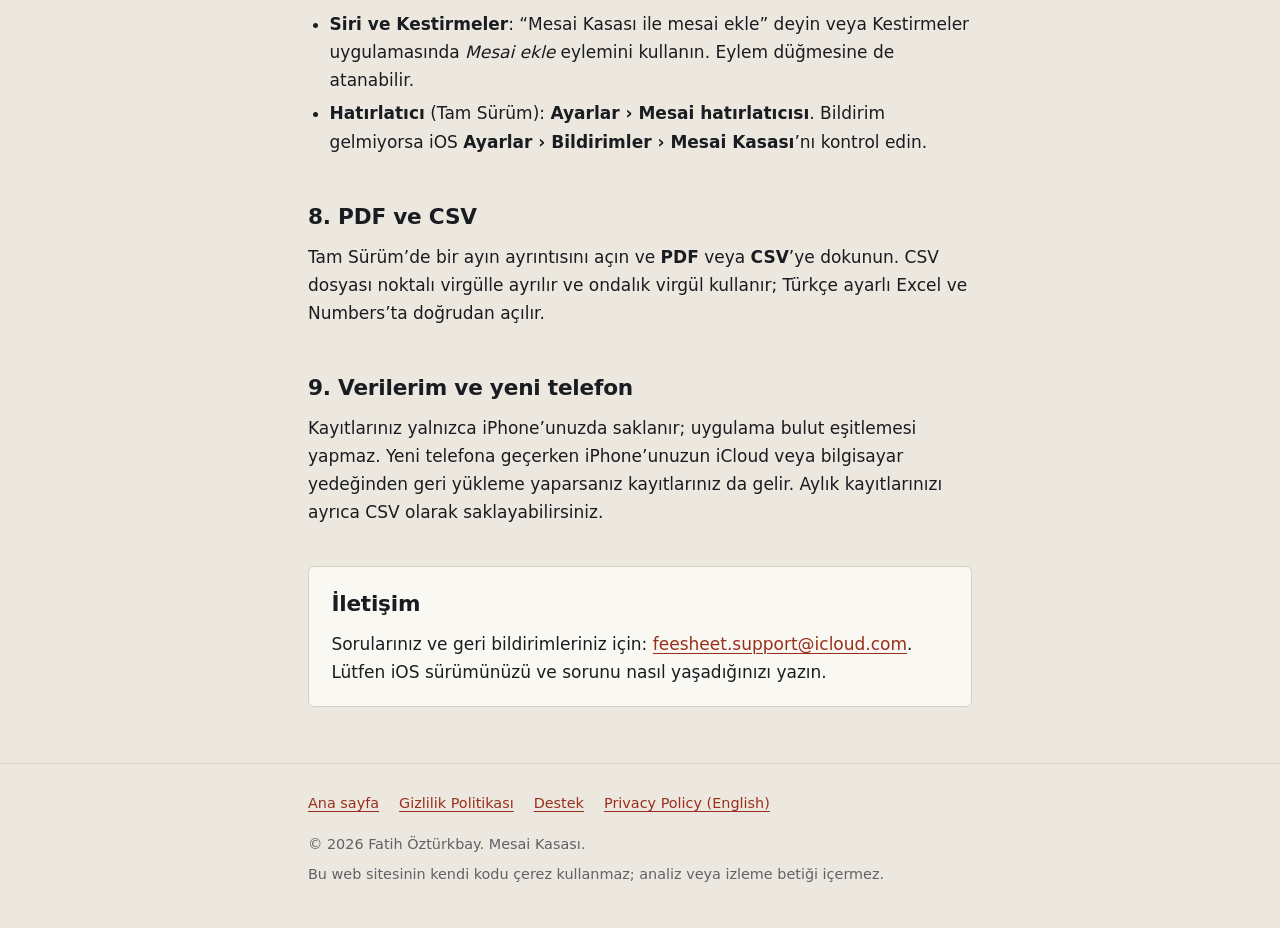
==== commit 8e637bee: "Use the interim support email feesheet.support@icloud.com Co-Authored-By: Claude Opus 5.5 <noreply@a" ====
--- a/destek/index.html
+++ b/destek/index.html
@@ -31,7 +31,7 @@
   <main id="main">
     <div class="container">
       <h1>Destek</h1>
-      <p class="lead">Mesai Kasası hakkında sık sorulan sorular. Cevabını bulamazsanız <a href="mailto:APP_SUPPORT_EMAIL">APP_SUPPORT_EMAIL</a> adresine yazın.</p>
+      <p class="lead">Mesai Kasası hakkında sık sorulan sorular. Cevabını bulamazsanız <a href="mailto:feesheet.support@icloud.com">feesheet.support@icloud.com</a> adresine yazın.</p>
 
       <nav class="toc" aria-labelledby="toc-title">
         <h2 id="toc-title">İçindekiler</h2>
@@ -171,7 +171,7 @@
 
       <section class="card contact" aria-labelledby="contact-title">
         <h2 id="contact-title">İletişim</h2>
-        <p>Sorularınız ve geri bildirimleriniz için: <a href="mailto:APP_SUPPORT_EMAIL">APP_SUPPORT_EMAIL</a>. Lütfen iOS sürümünüzü ve sorunu nasıl yaşadığınızı yazın.</p>
+        <p>Sorularınız ve geri bildirimleriniz için: <a href="mailto:feesheet.support@icloud.com">feesheet.support@icloud.com</a>. Lütfen iOS sürümünüzü ve sorunu nasıl yaşadığınızı yazın.</p>
       </section>
     </div>
   </main>
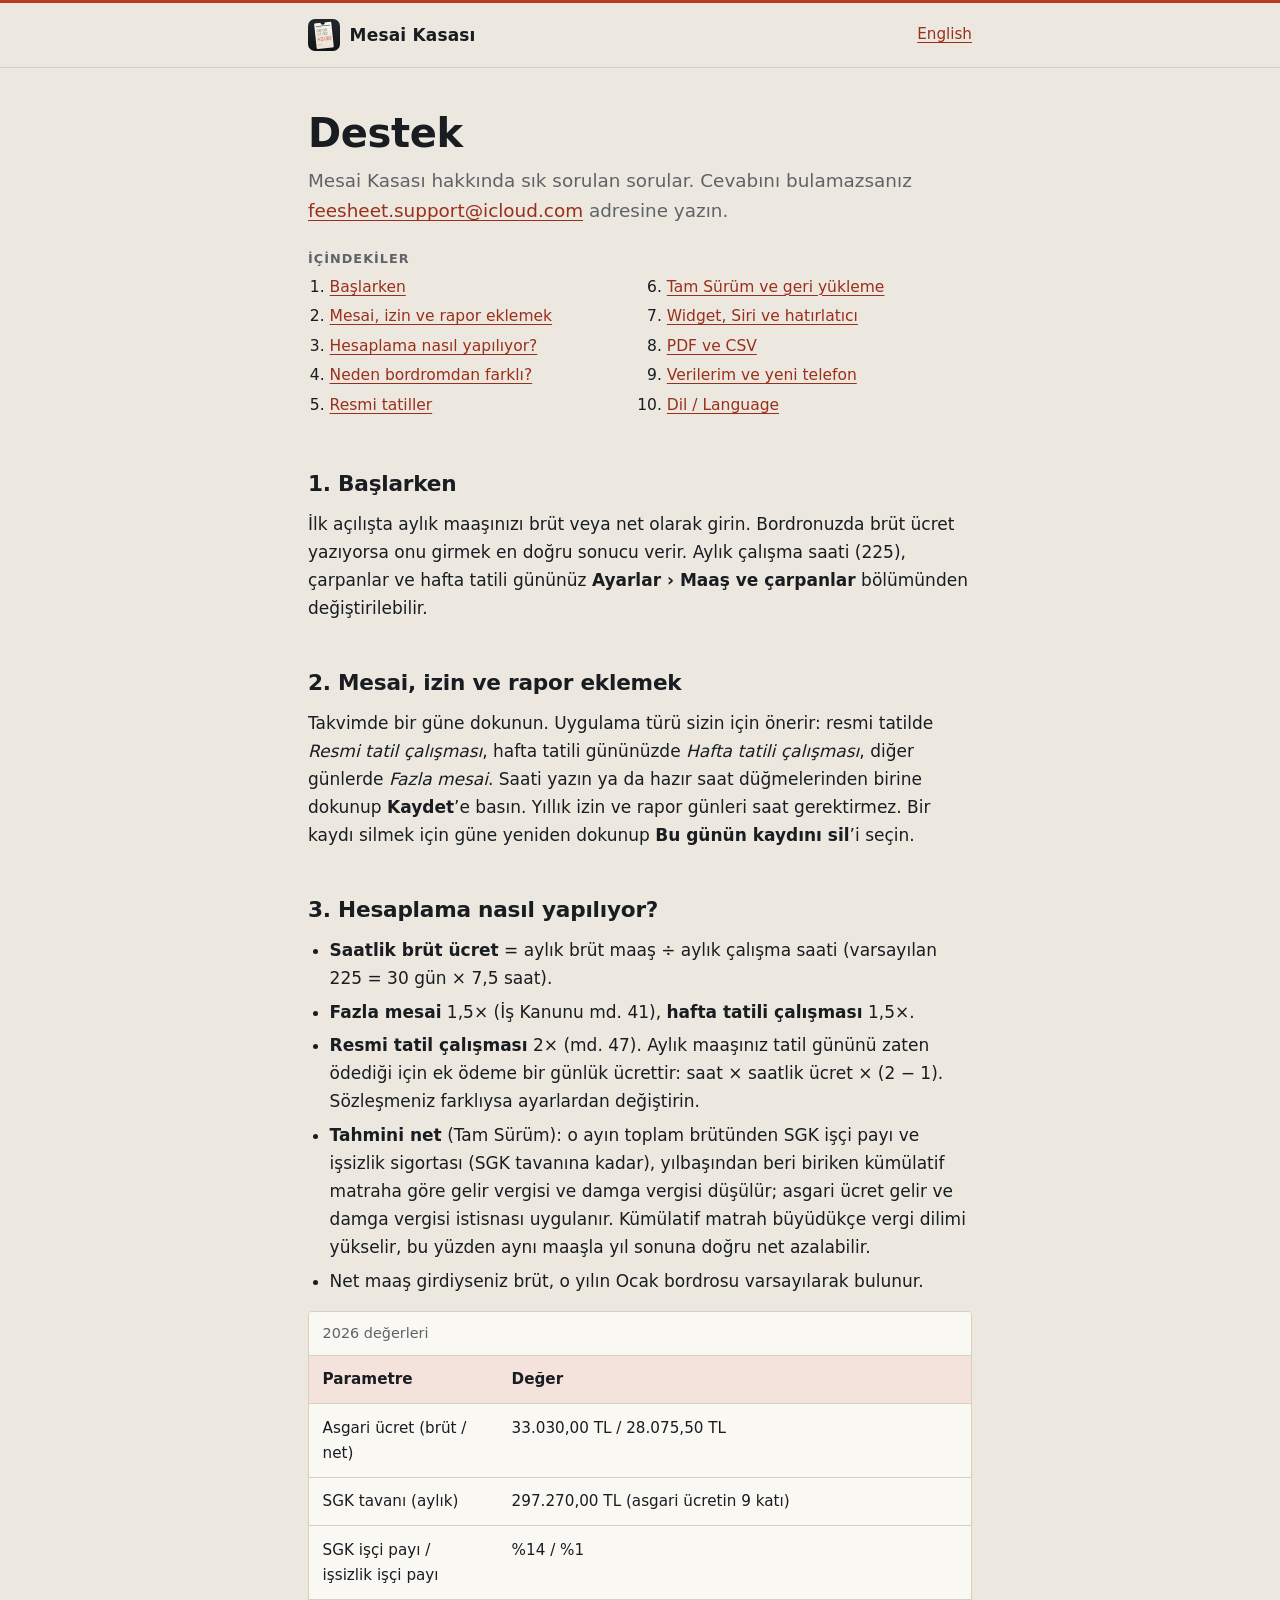
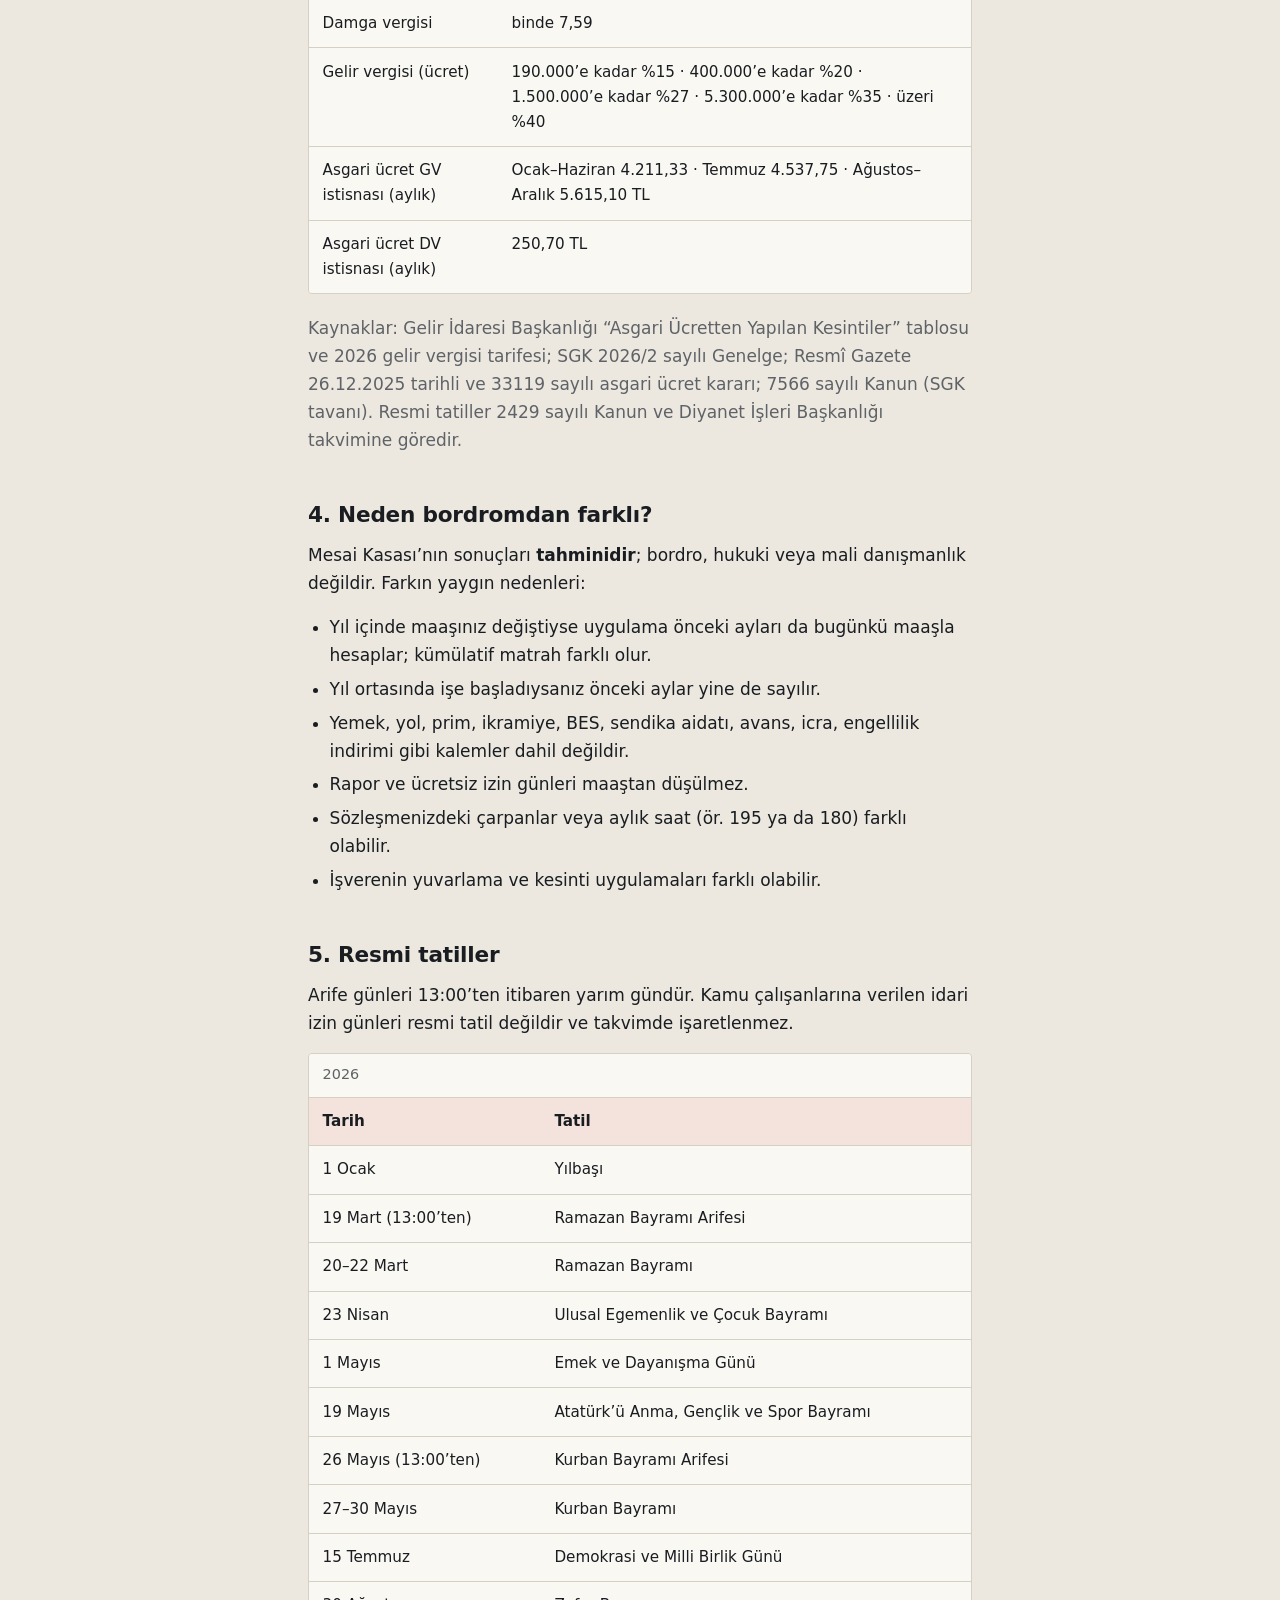
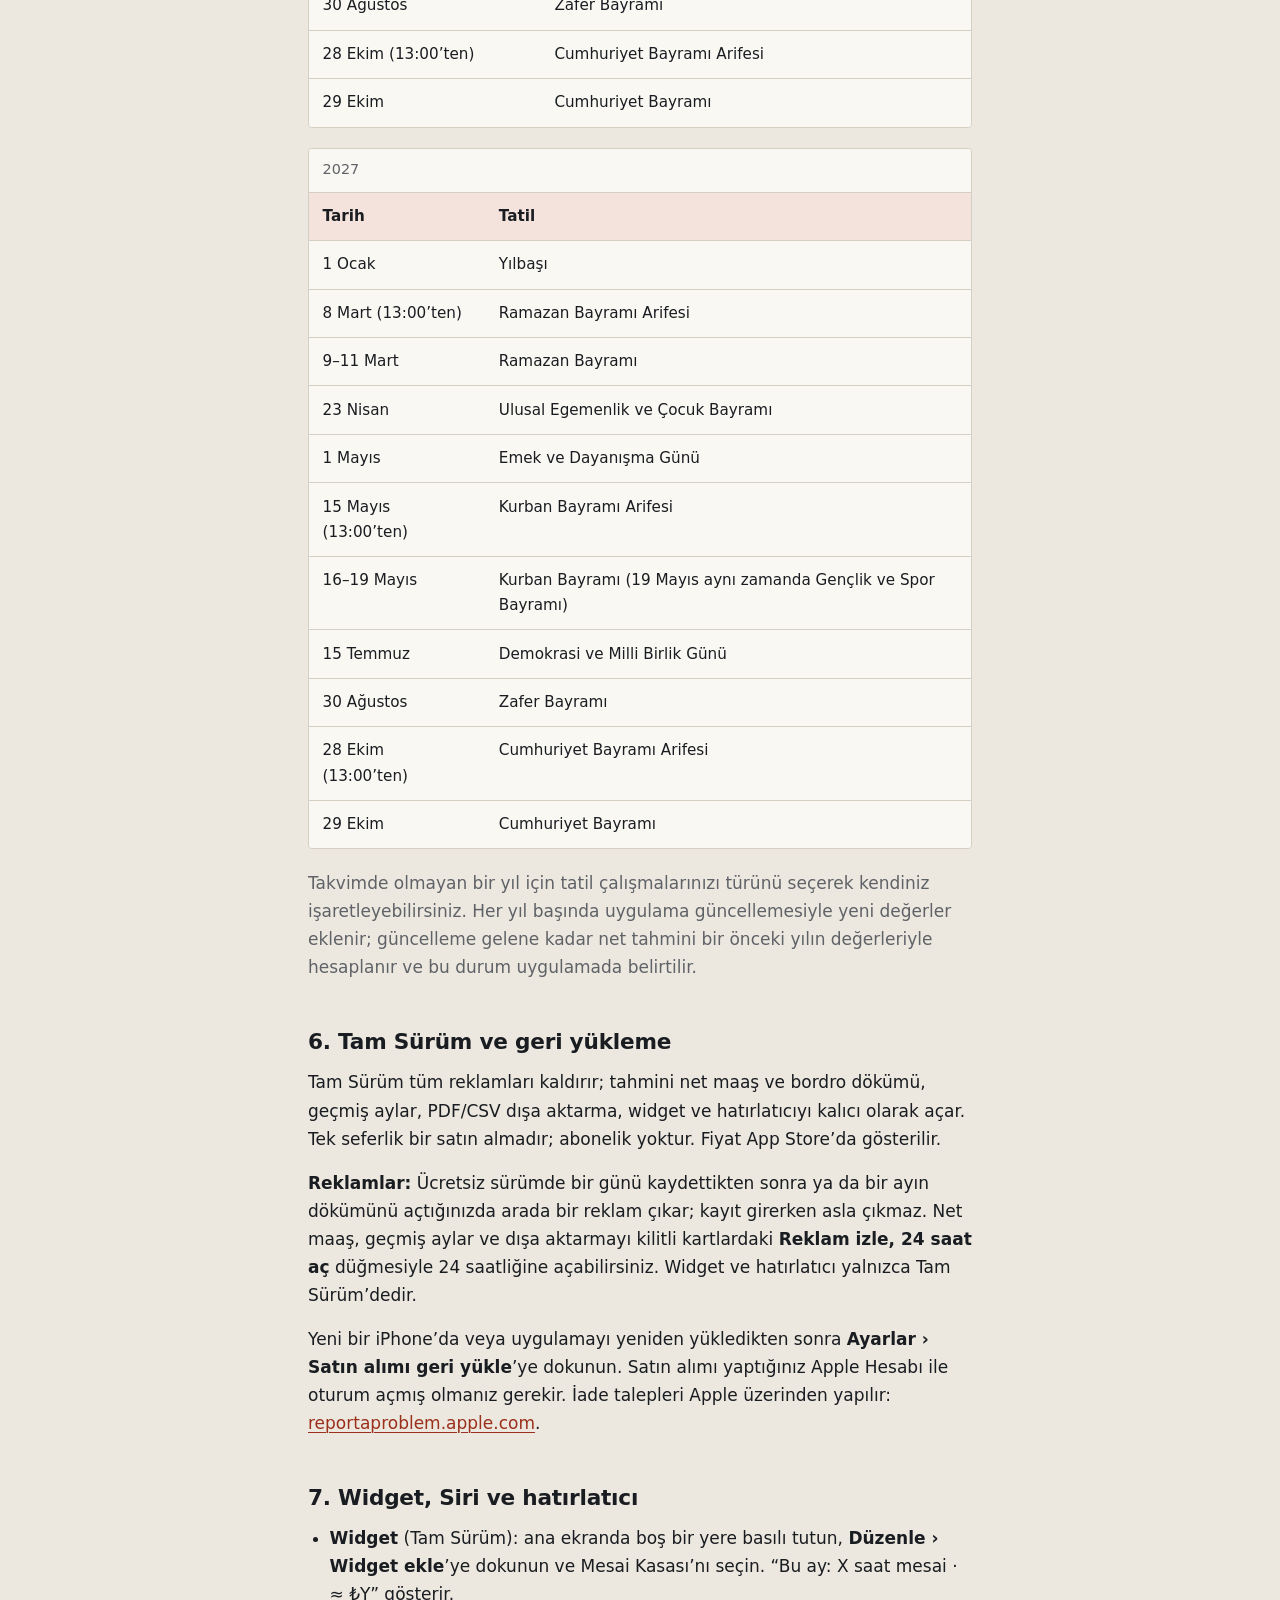
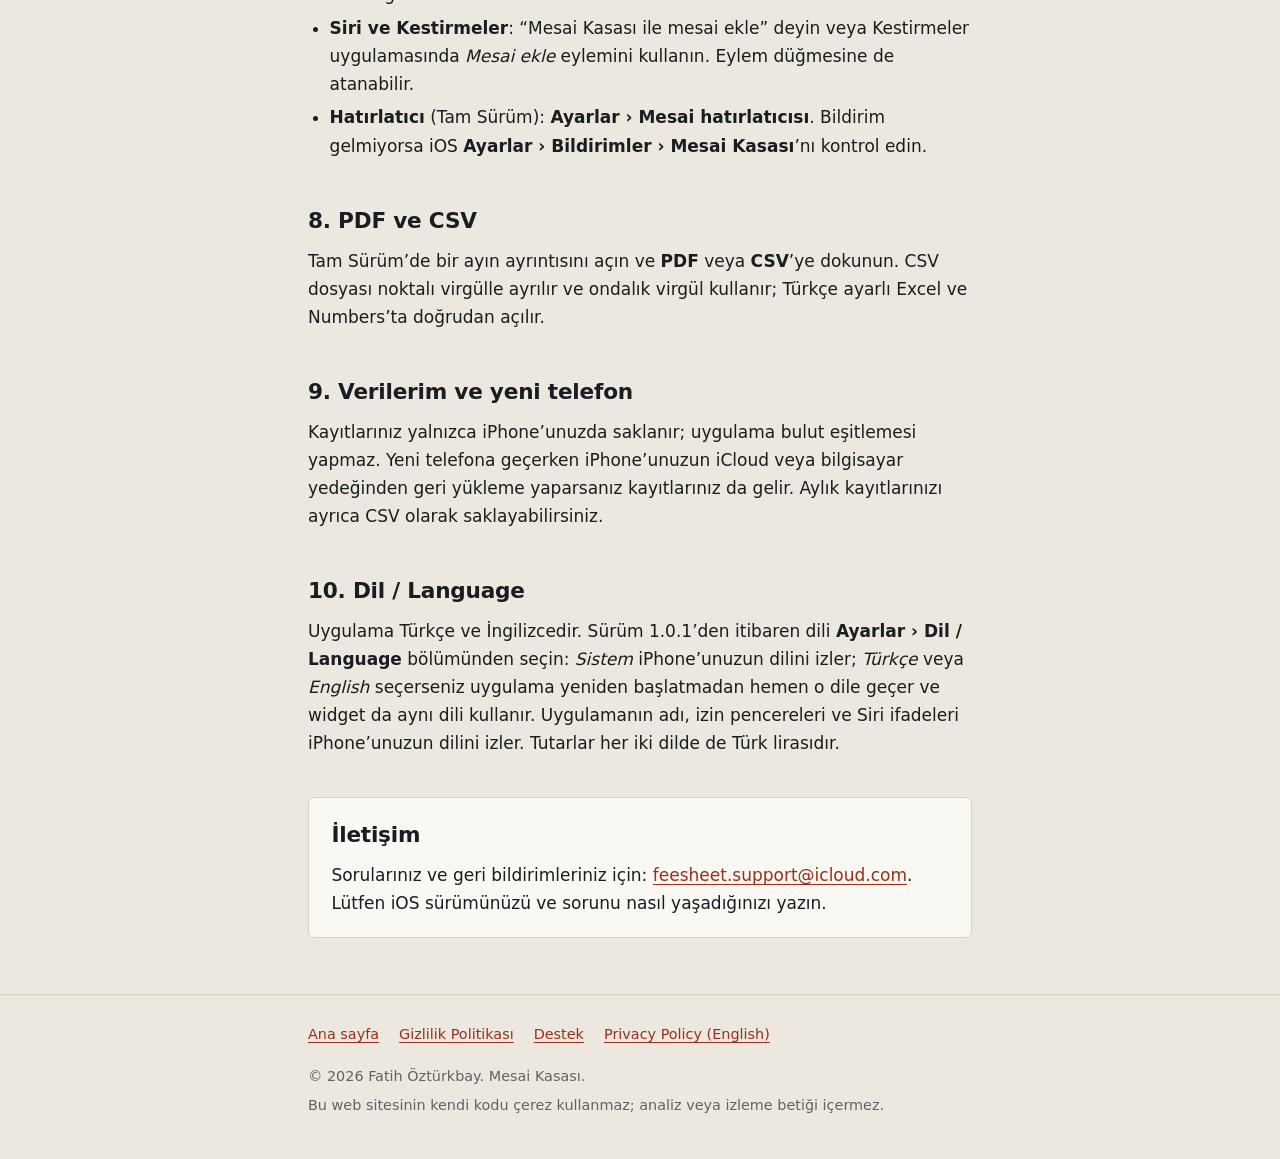
==== commit 91dd14c2: "Describe the in-app language choice (1.0.1); list it as on-device data Co-Authored-By: Claude Opus 5" ====
--- a/destek/index.html
+++ b/destek/index.html
@@ -45,6 +45,7 @@
           <li><a href="#widget">Widget, Siri ve hatırlatıcı</a></li>
           <li><a href="#export">PDF ve CSV</a></li>
           <li><a href="#data">Verilerim ve yeni telefon</a></li>
+          <li><a href="#language">Dil / Language</a></li>
         </ol>
       </nav>
 
@@ -169,6 +170,11 @@
         <p>Kayıtlarınız yalnızca iPhone’unuzda saklanır; uygulama bulut eşitlemesi yapmaz. Yeni telefona geçerken iPhone’unuzun iCloud veya bilgisayar yedeğinden geri yükleme yaparsanız kayıtlarınız da gelir. Aylık kayıtlarınızı ayrıca CSV olarak saklayabilirsiniz.</p>
       </section>
 
+      <section aria-labelledby="language">
+        <h2 id="language">10. Dil / Language</h2>
+        <p>Uygulama Türkçe ve İngilizcedir. Sürüm 1.0.1’den itibaren dili <span class="path">Ayarlar › Dil / Language</span> bölümünden seçin: <em>Sistem</em> iPhone’unuzun dilini izler; <em>Türkçe</em> veya <em>English</em> seçerseniz uygulama yeniden başlatmadan hemen o dile geçer ve widget da aynı dili kullanır. Uygulamanın adı, izin pencereleri ve Siri ifadeleri iPhone’unuzun dilini izler. Tutarlar her iki dilde de Türk lirasıdır.</p>
+      </section>
+
       <section class="card contact" aria-labelledby="contact-title">
         <h2 id="contact-title">İletişim</h2>
         <p>Sorularınız ve geri bildirimleriniz için: <a href="mailto:feesheet.support@icloud.com">feesheet.support@icloud.com</a>. Lütfen iOS sürümünüzü ve sorunu nasıl yaşadığınızı yazın.</p>
